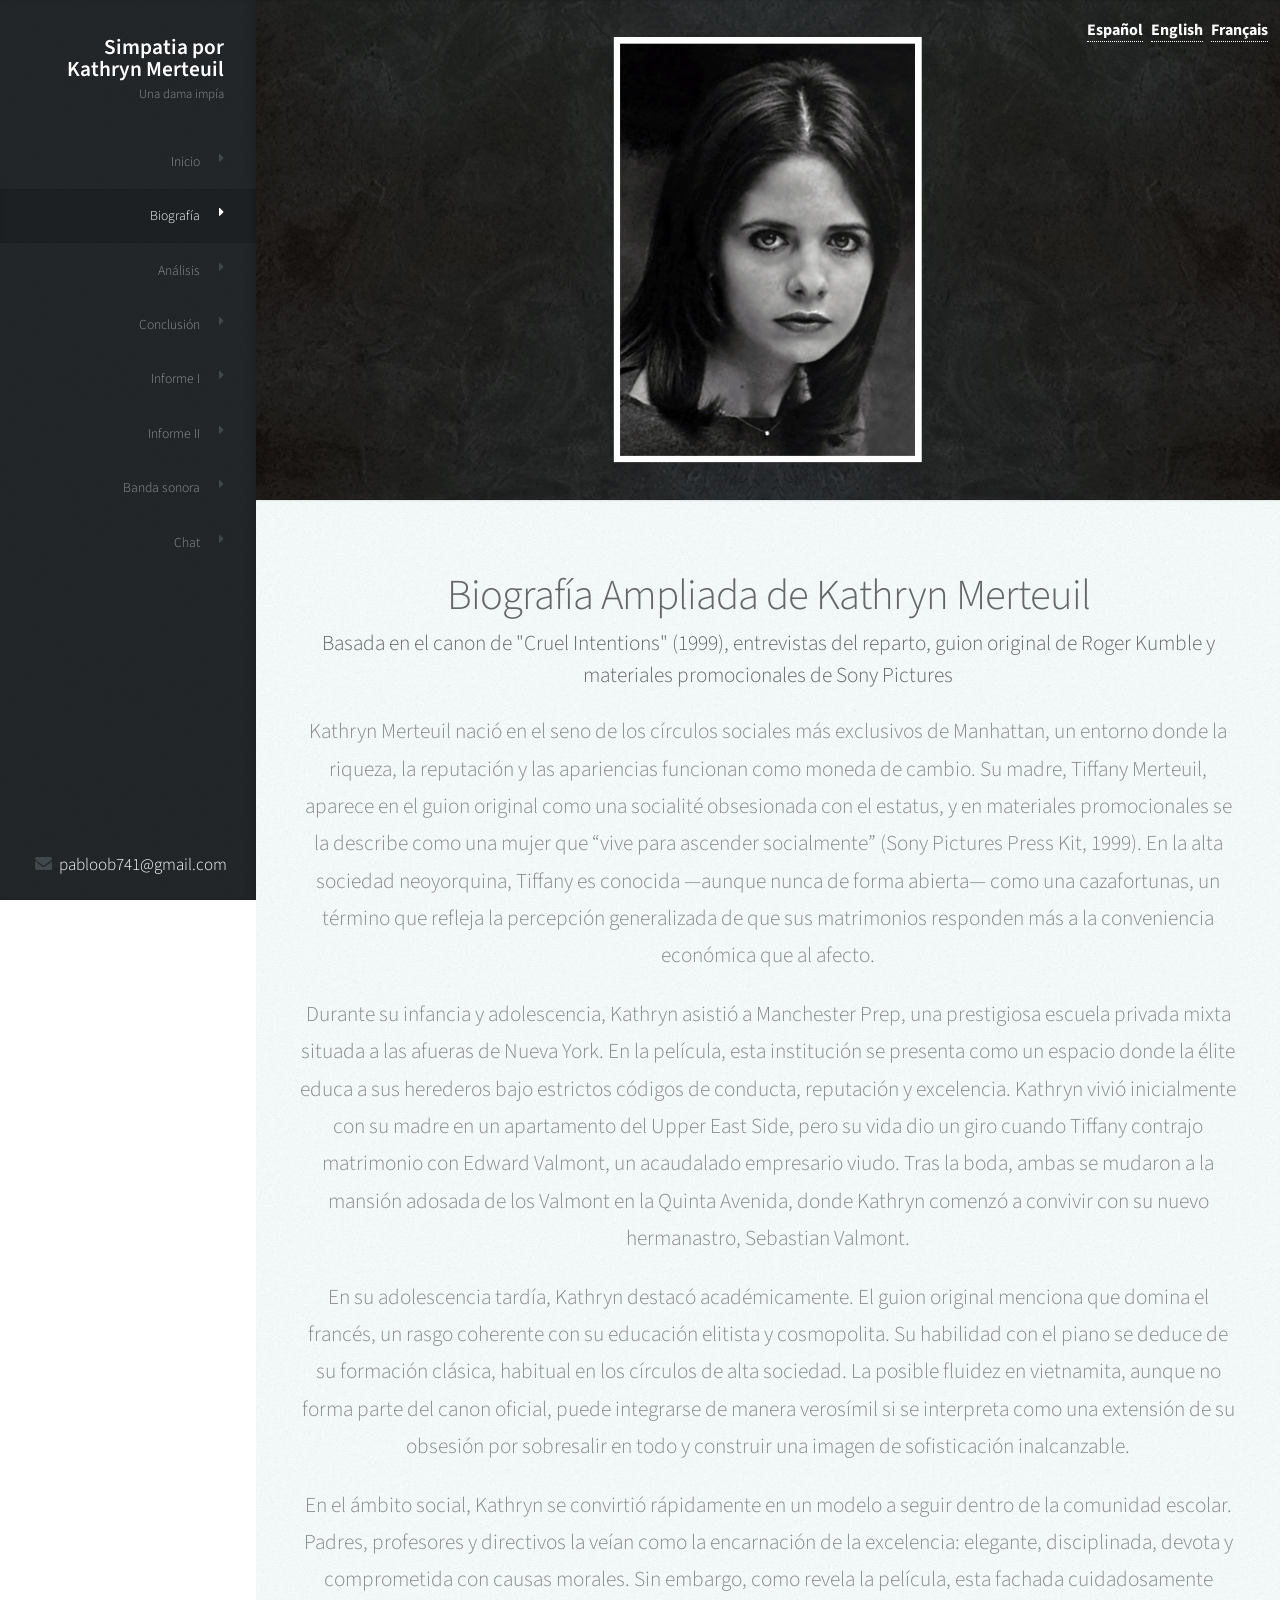
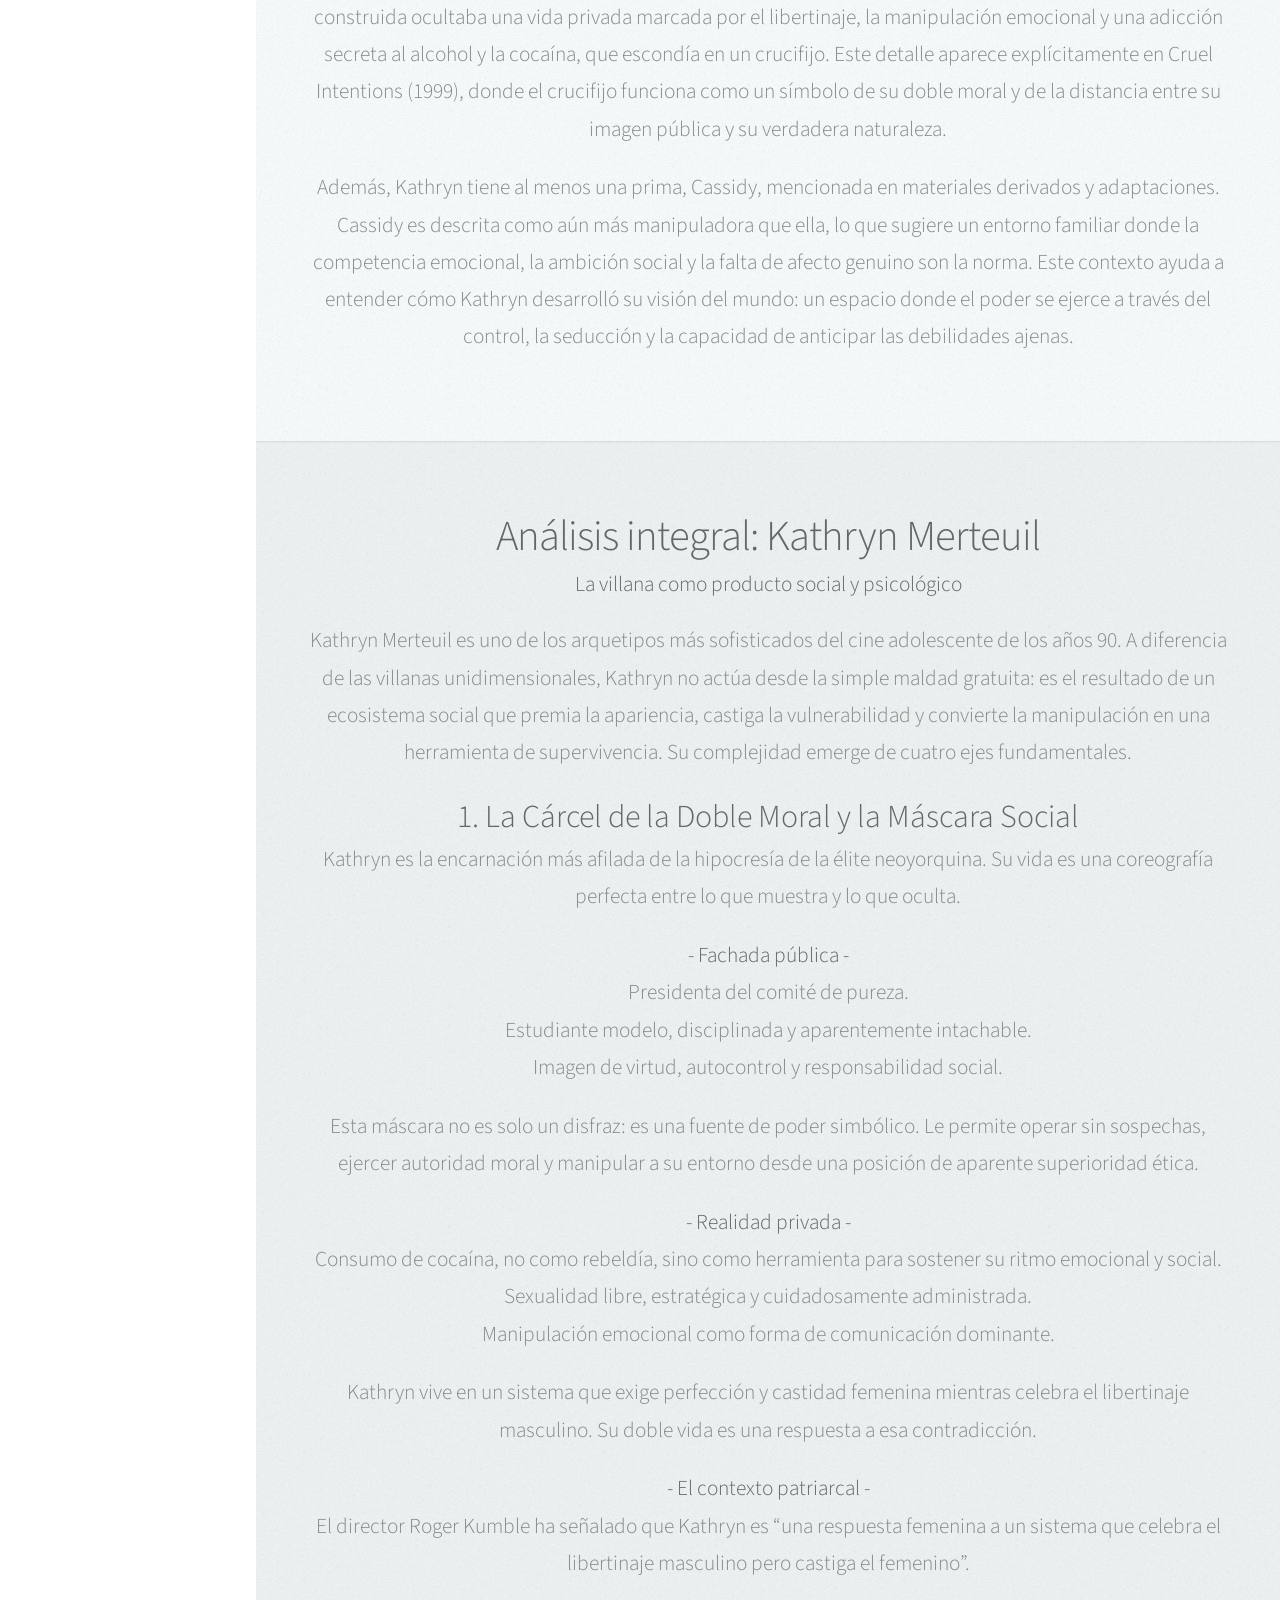
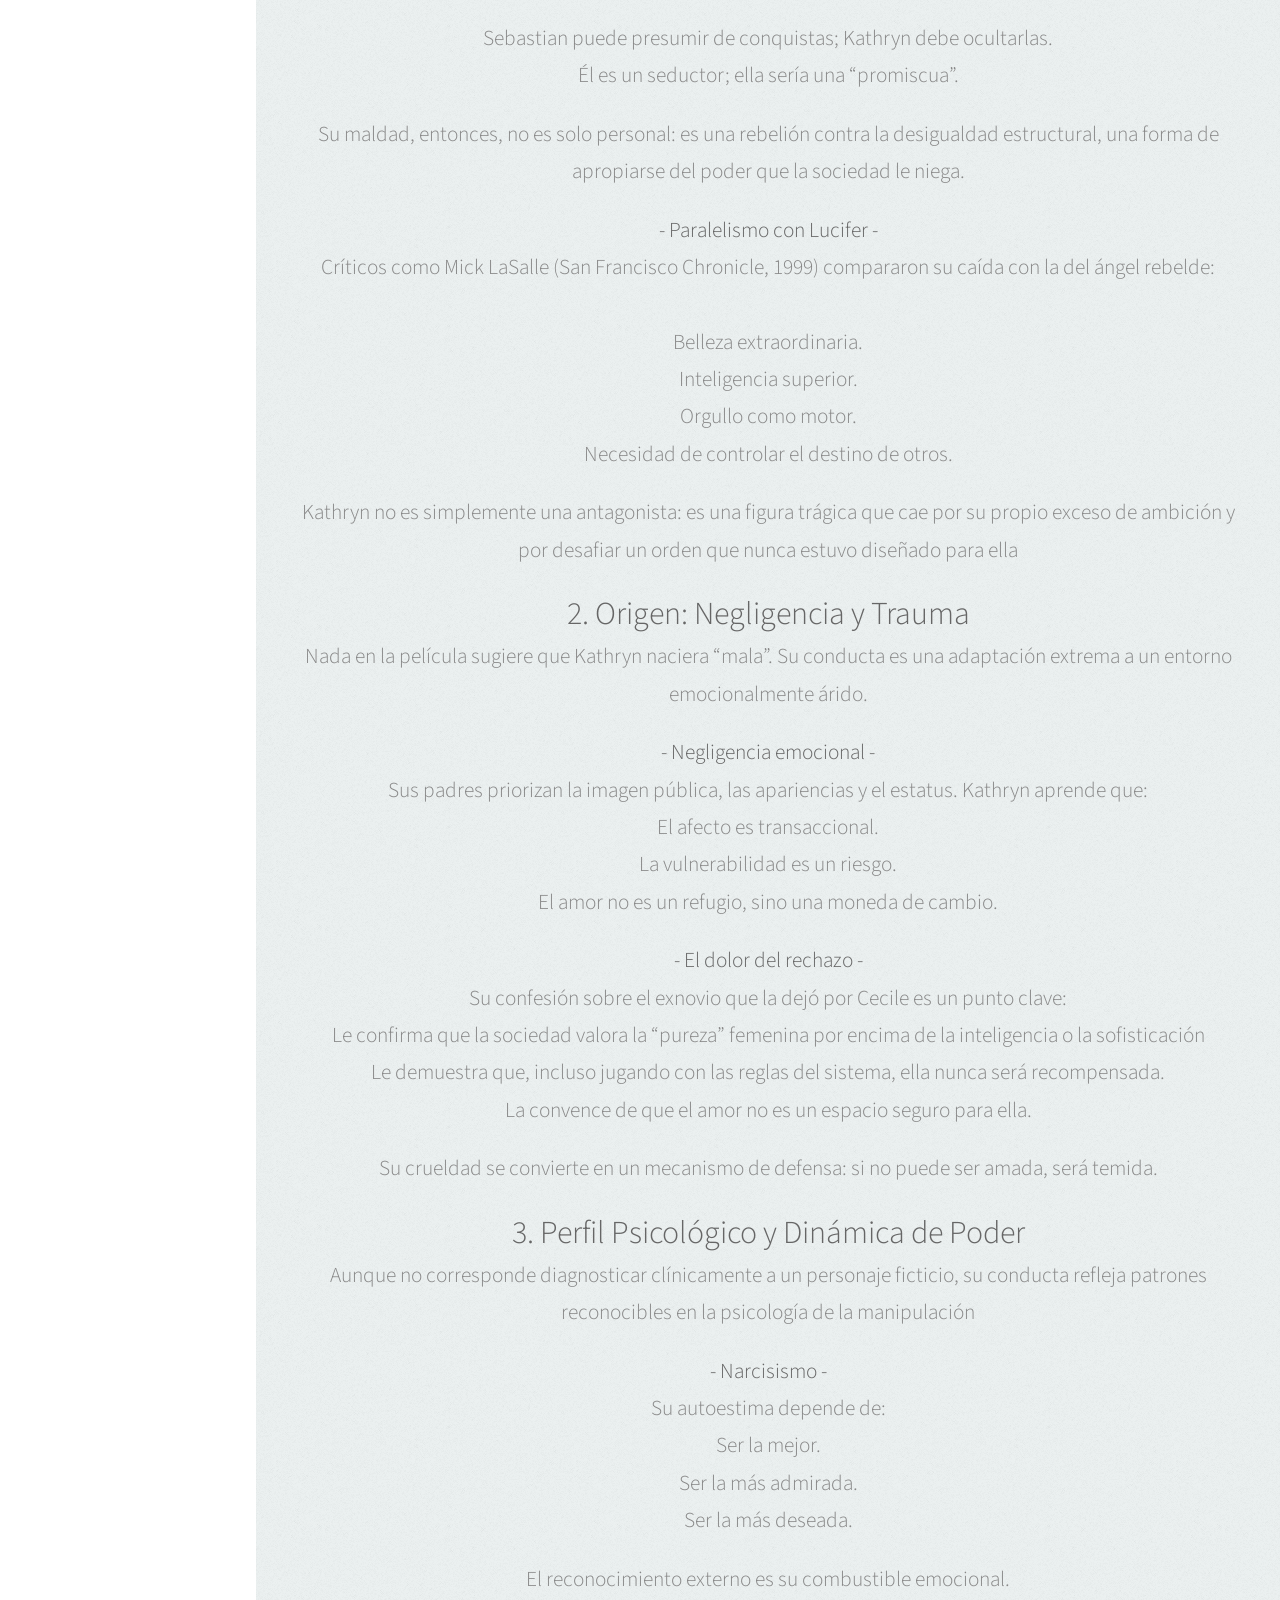
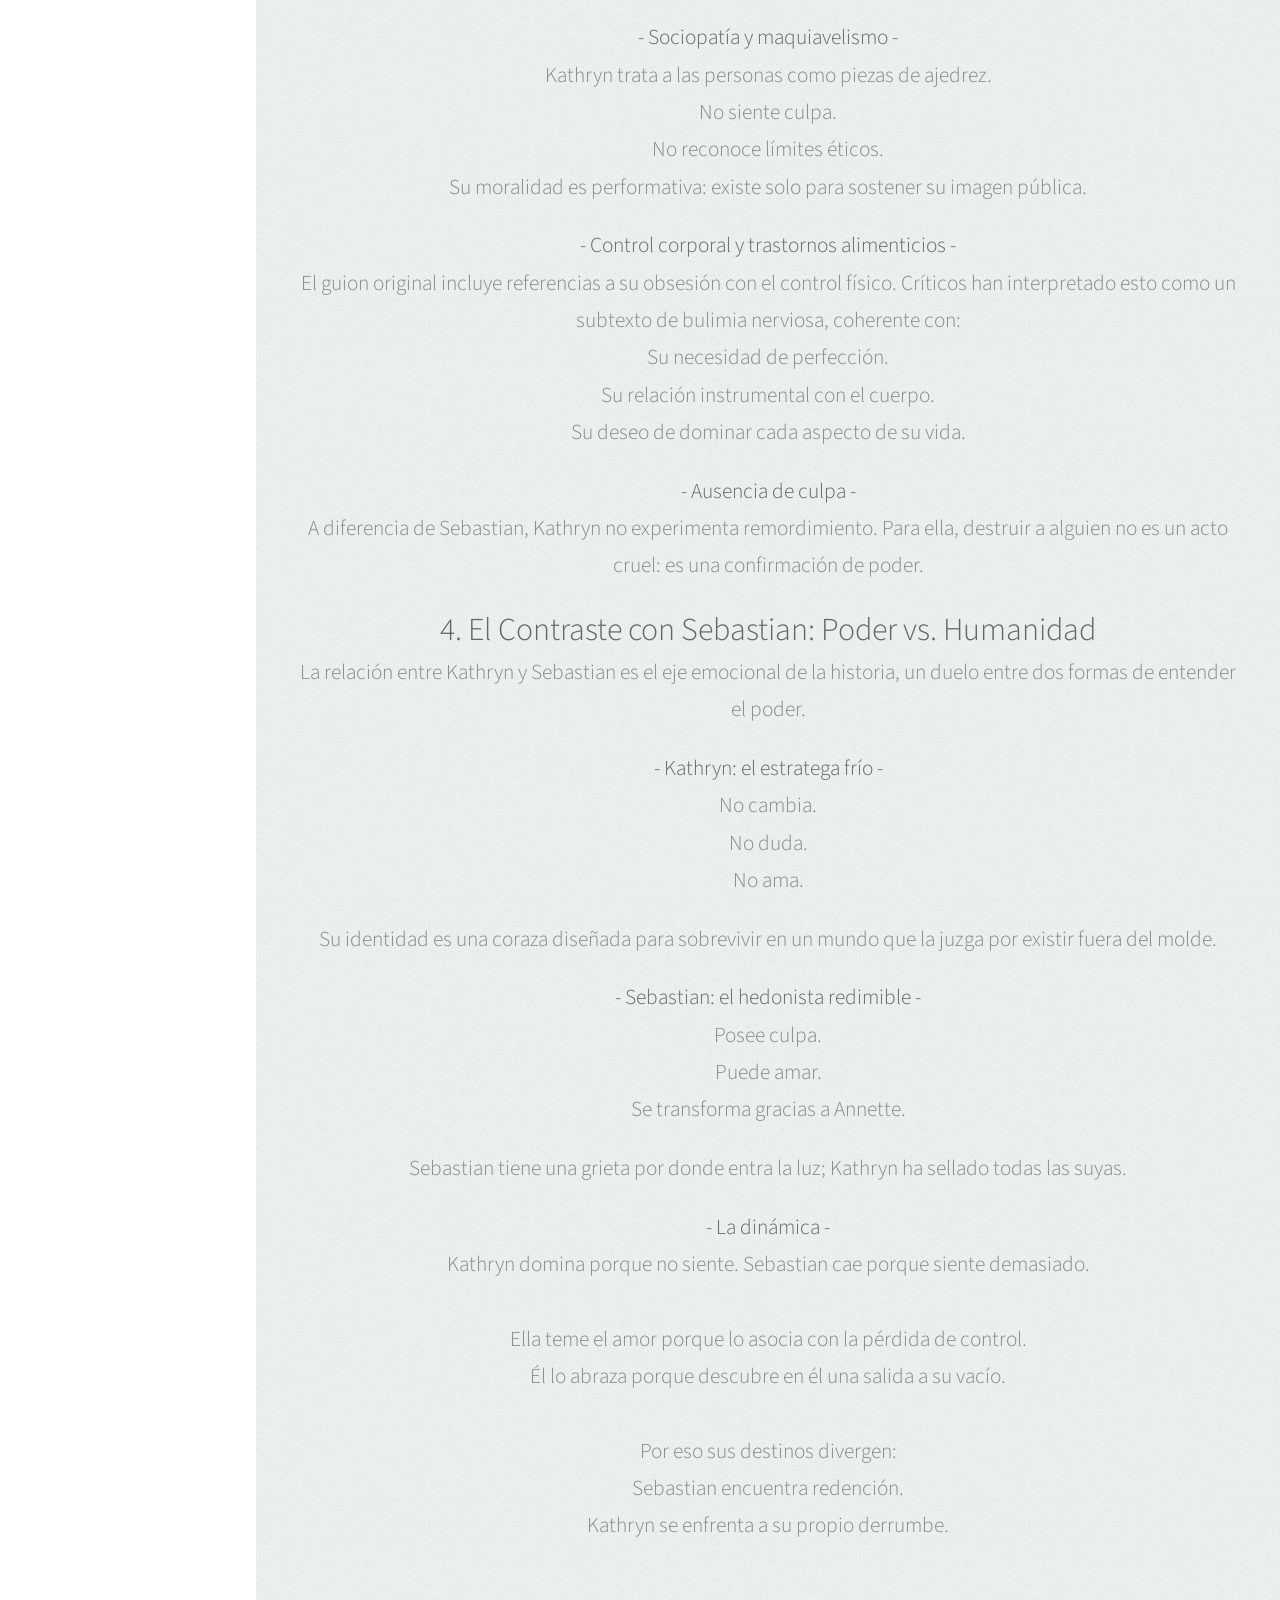
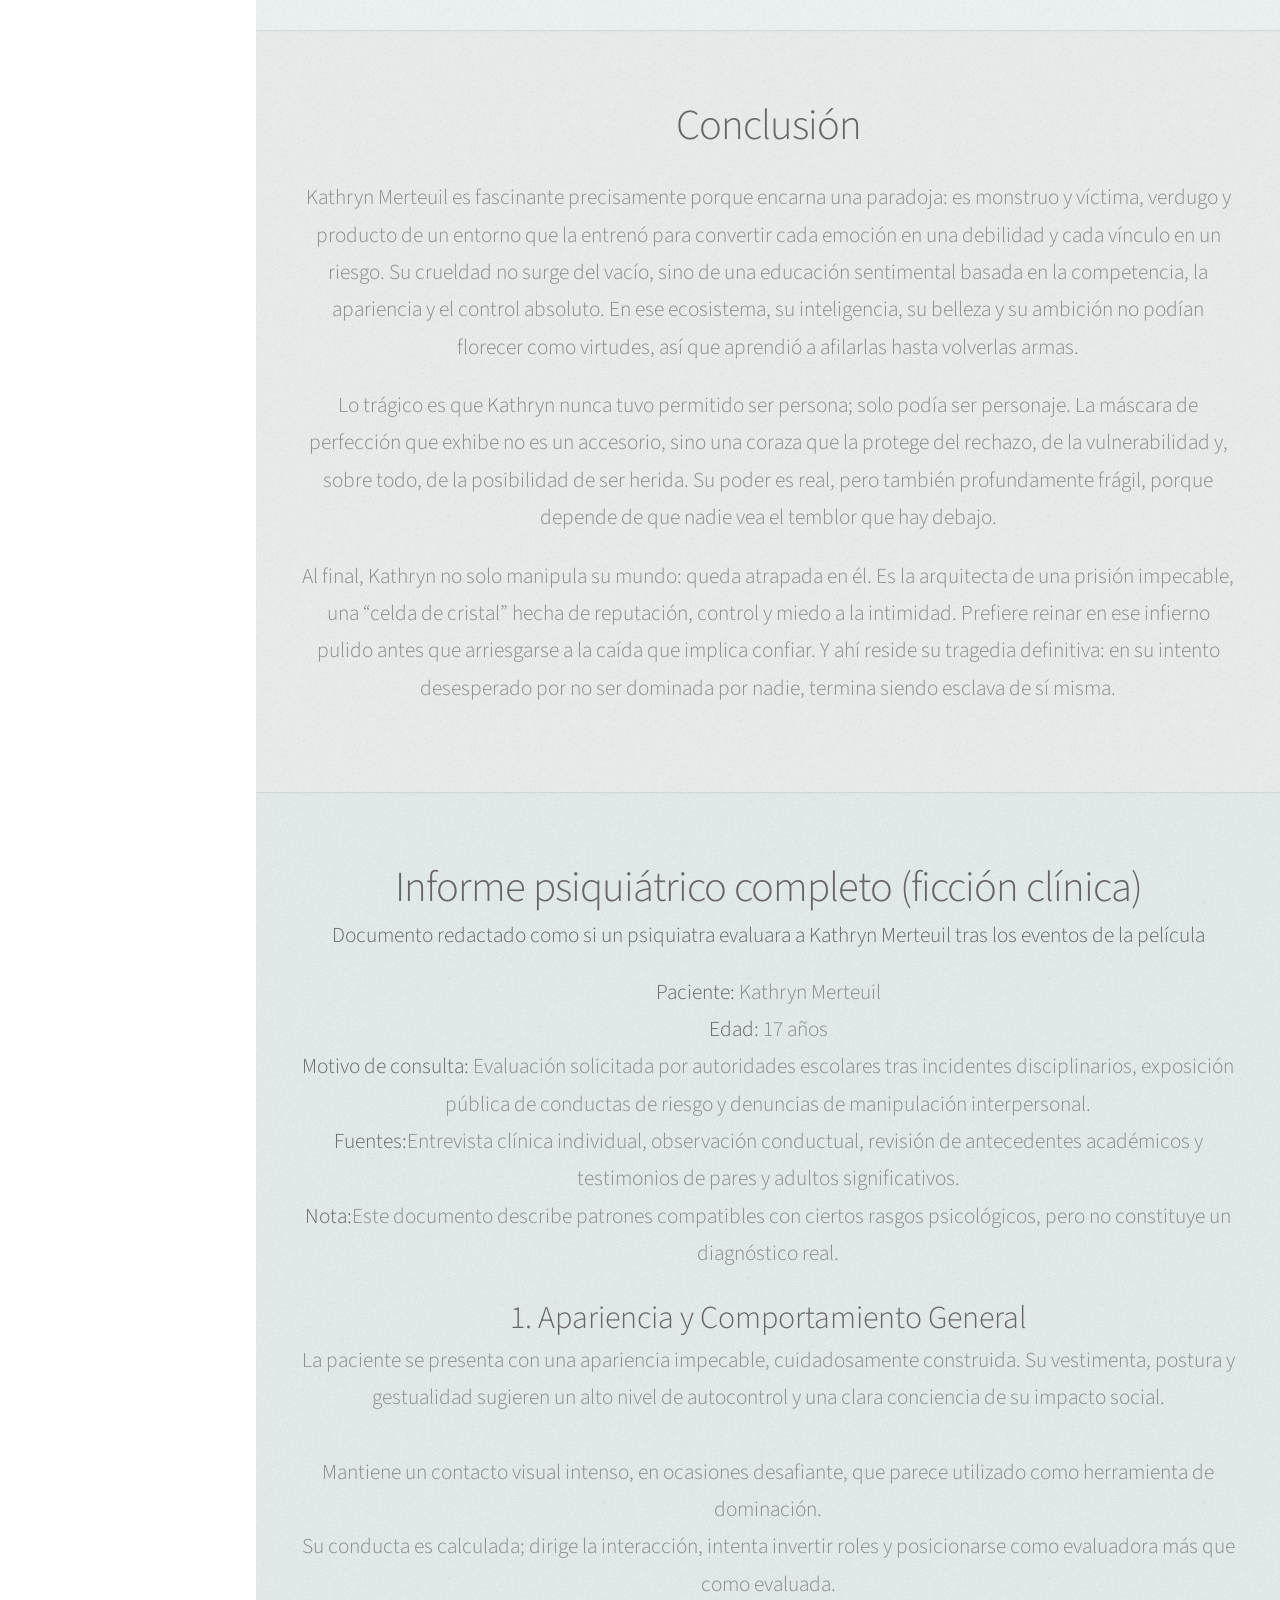
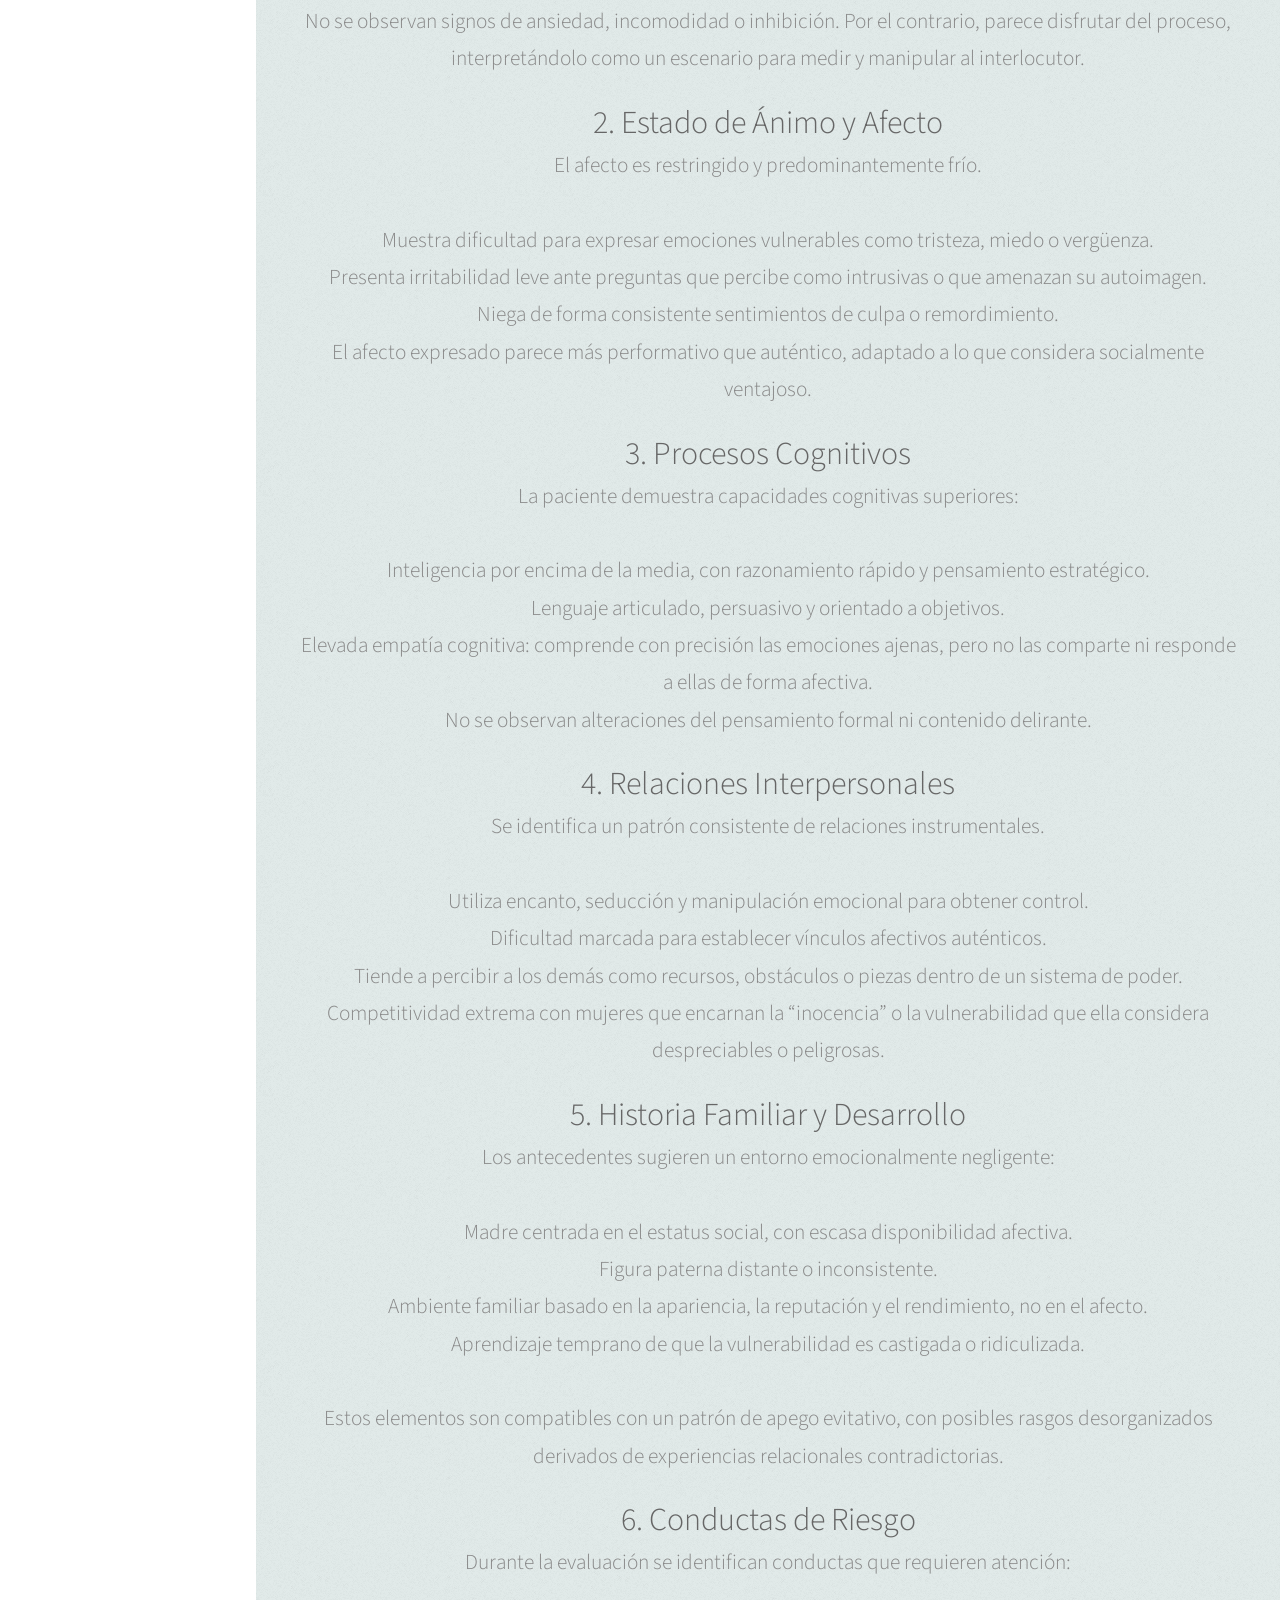
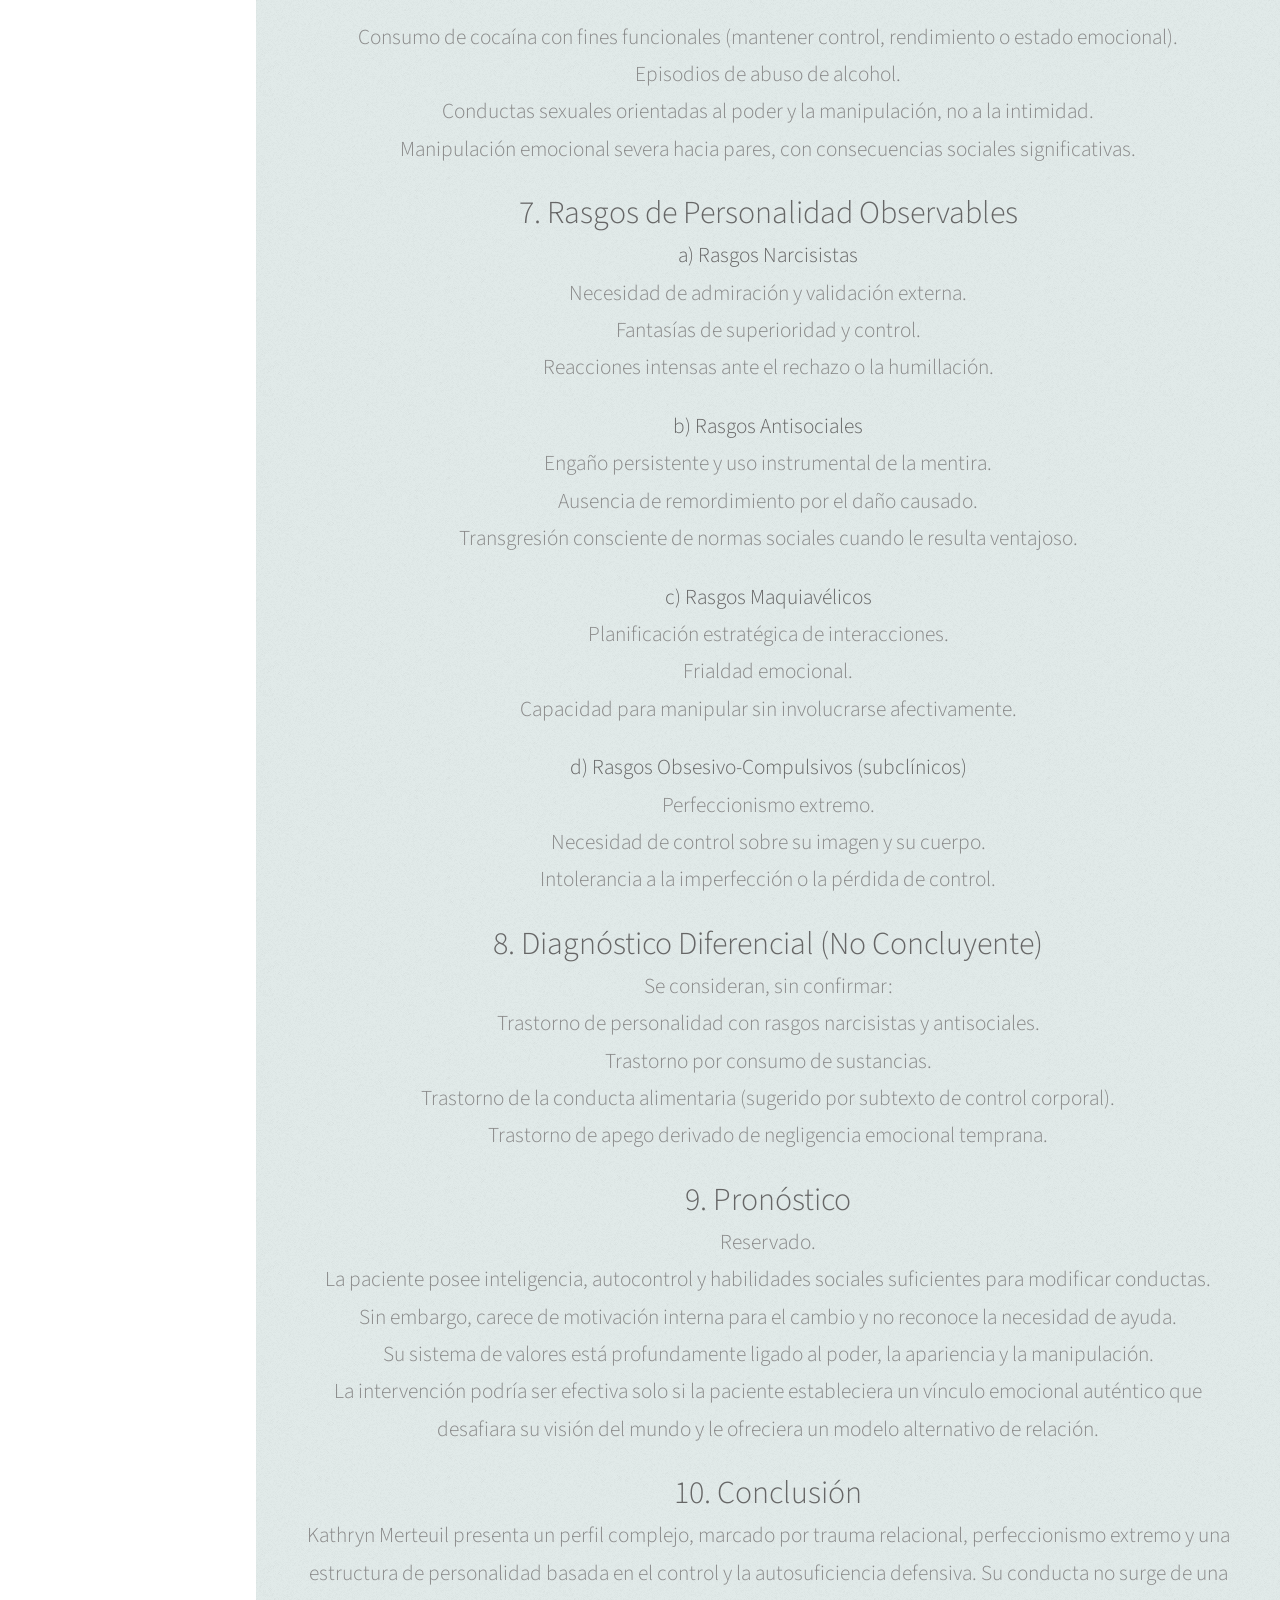
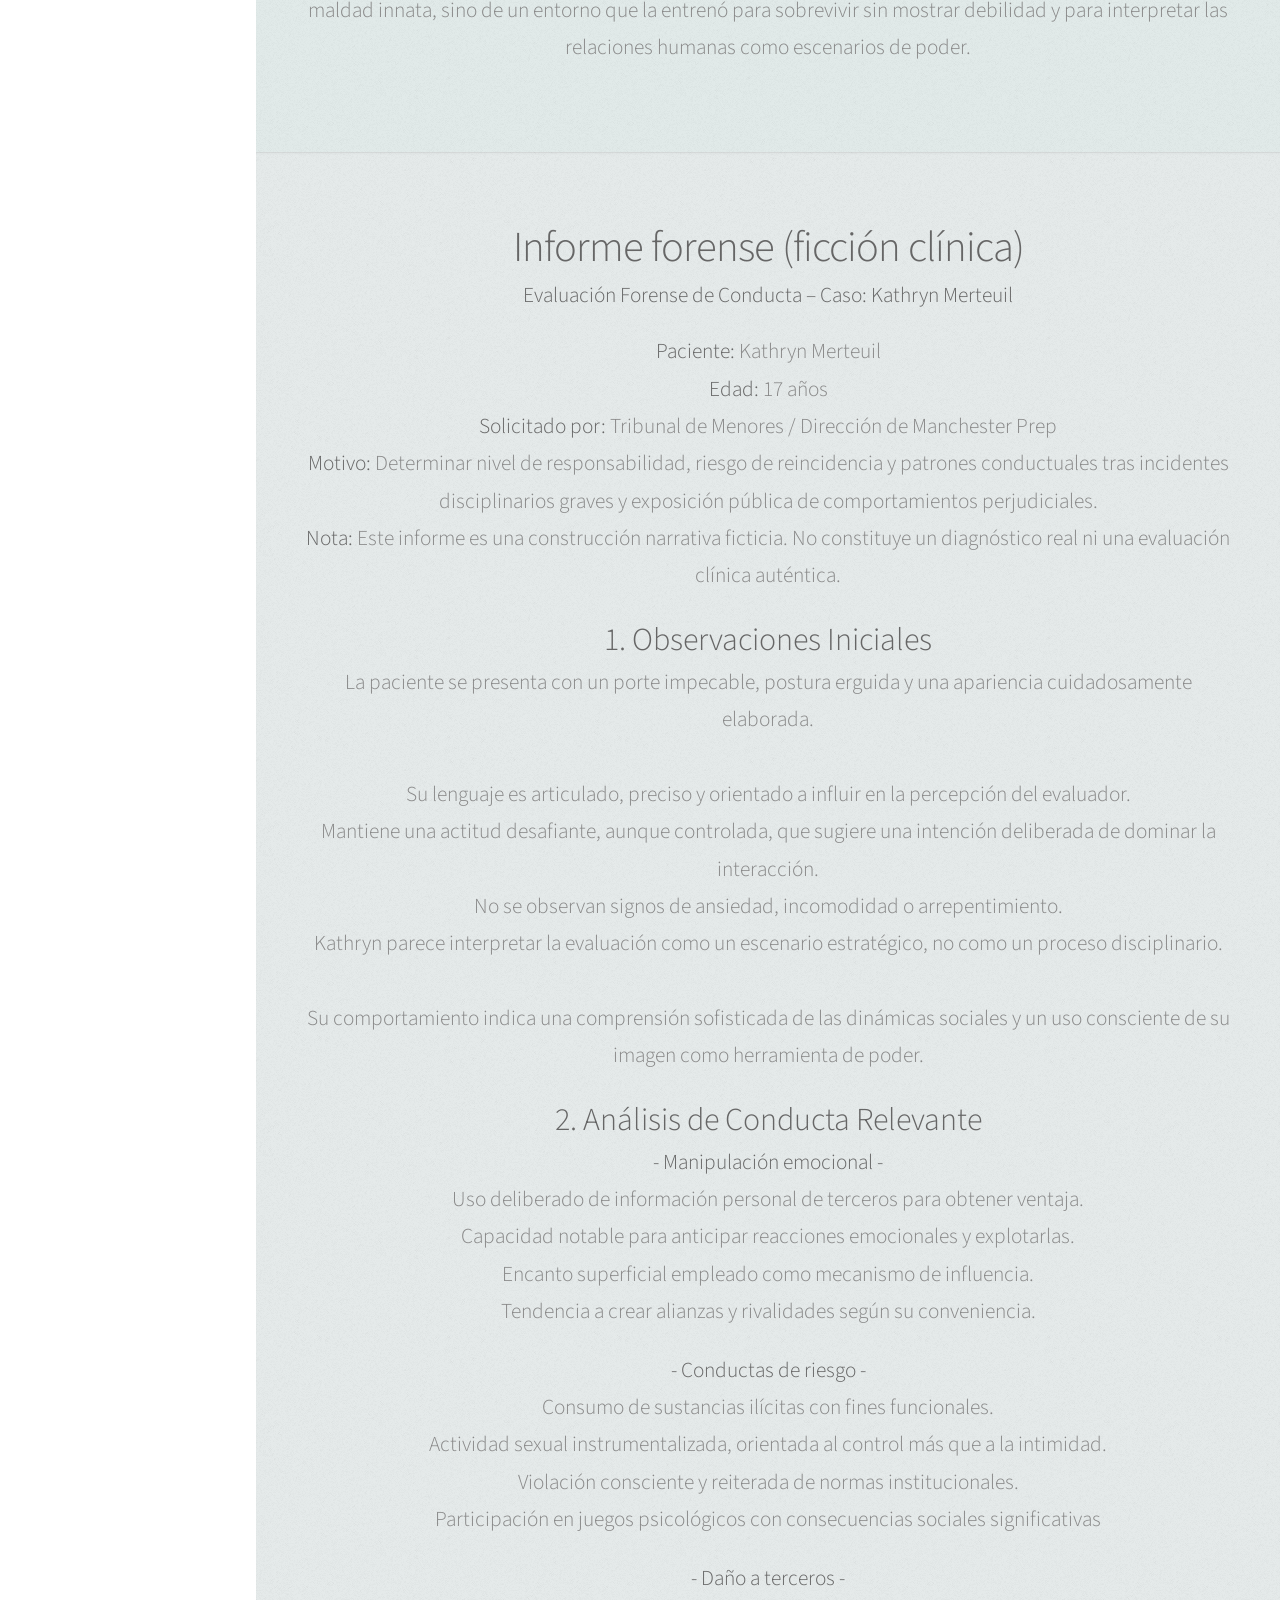
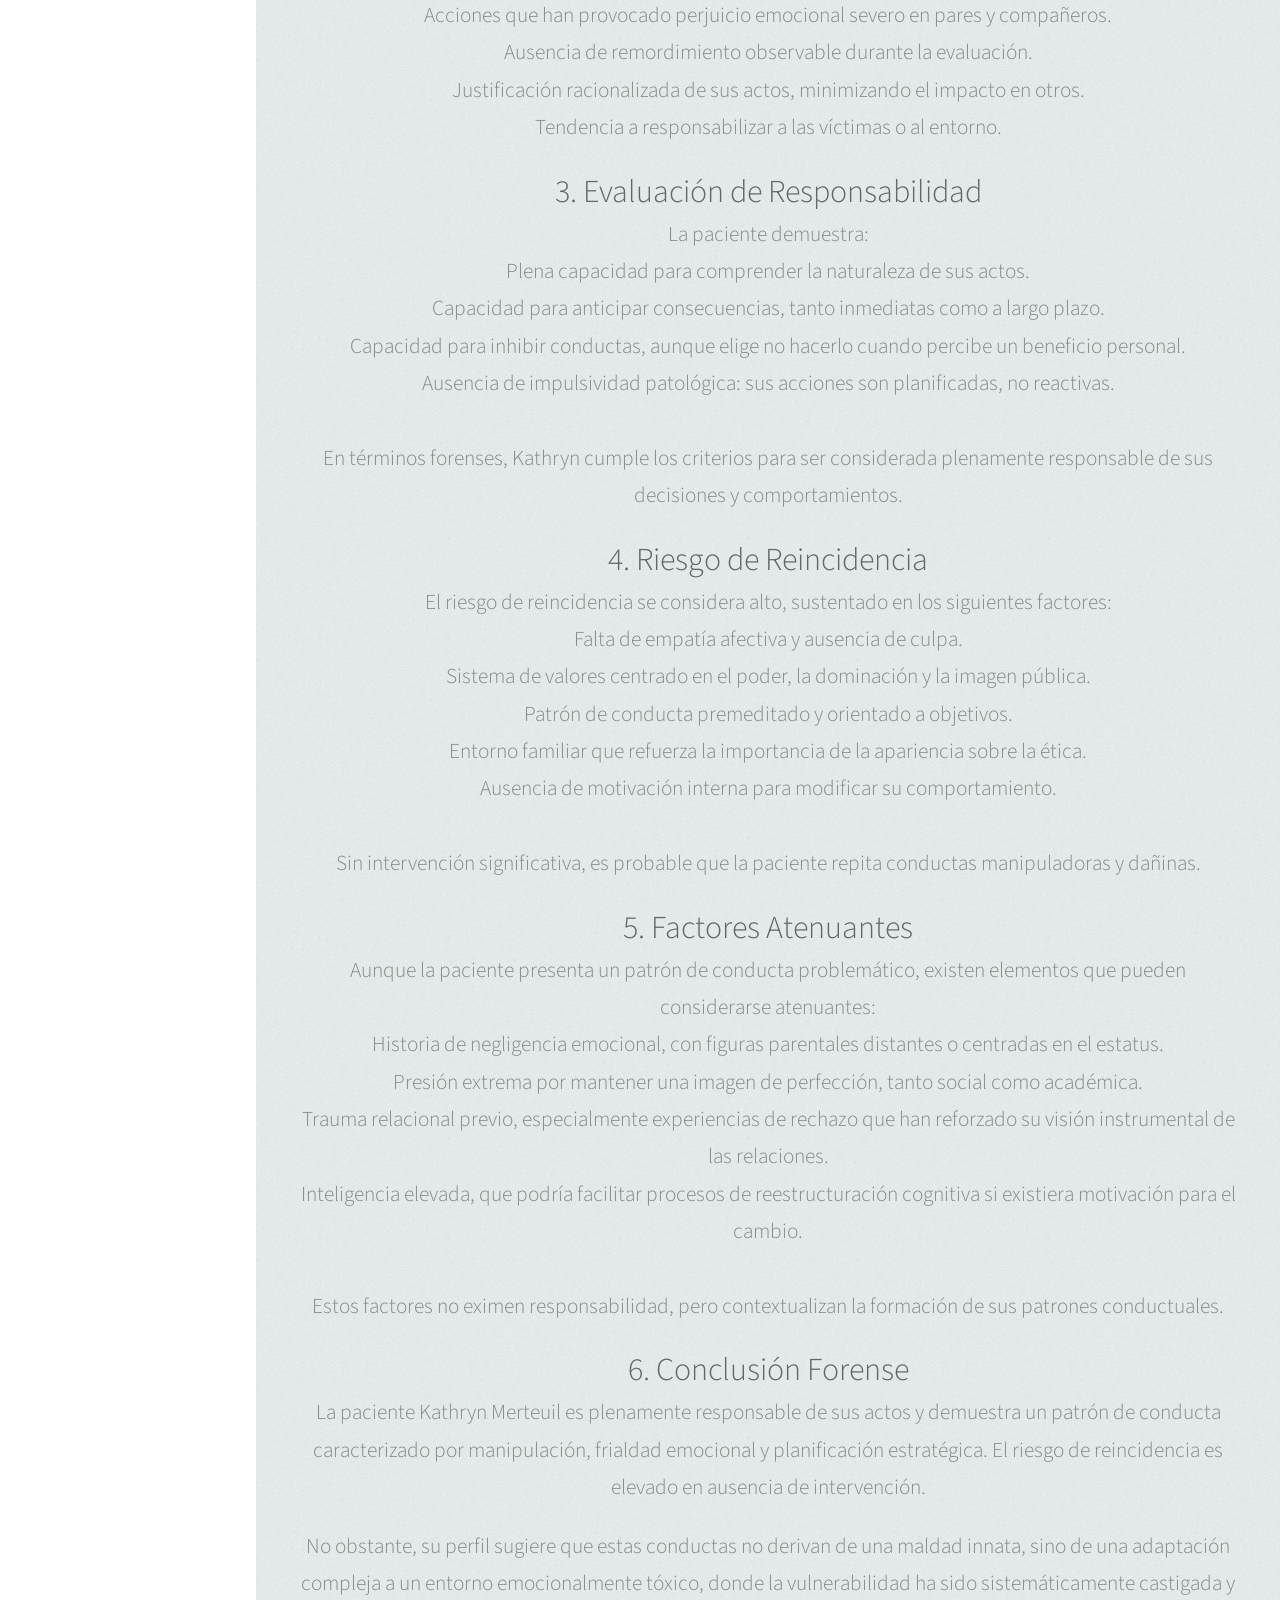
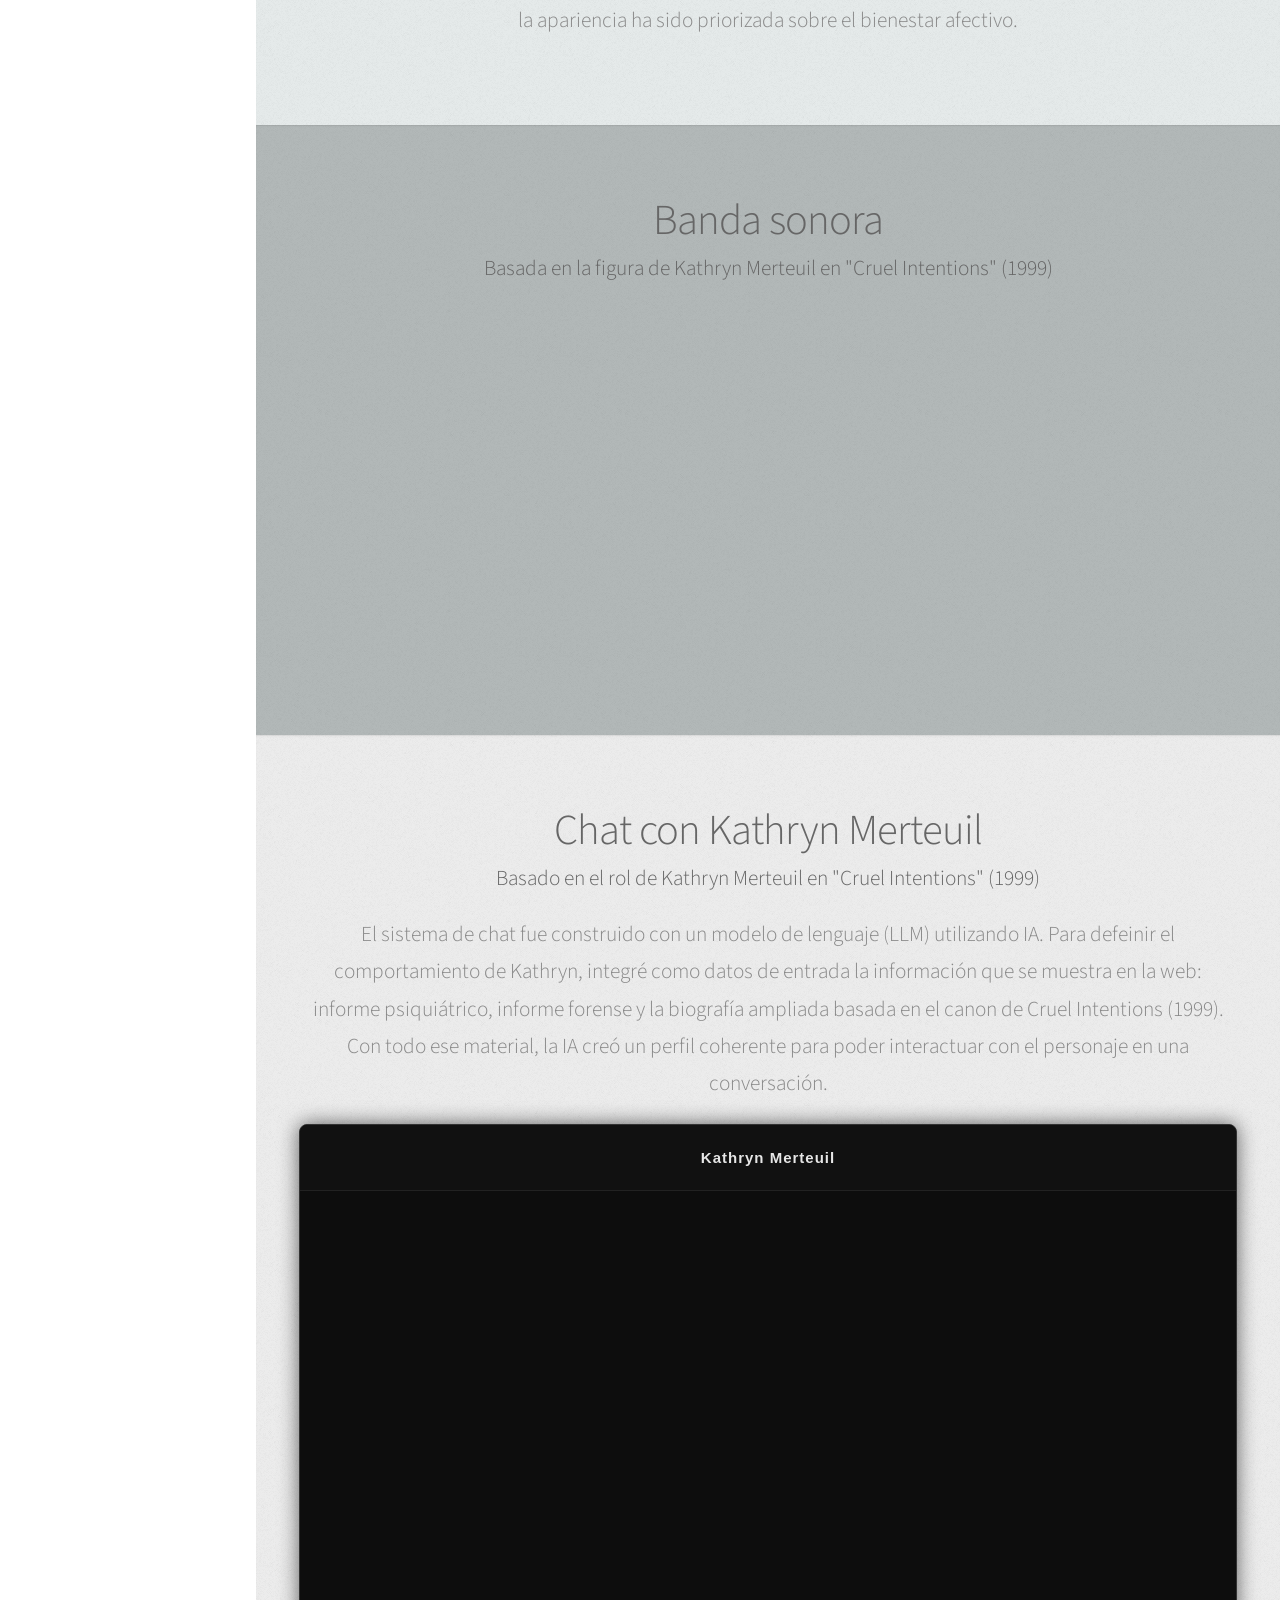
==== index-es.html @ 7f4d5621 "Update index-es.html" ====
<!DOCTYPE html>
<html lang="es">

	<head>
		<title>Simpatia por Kathryn Merteuil</title>
		<meta charset="utf-8" />
		<meta name="viewport" content="width=device-width, initial-scale=1, user-scalable=no" />
		<link rel="stylesheet" href="assets/css/main.css" />
	</head>
	<body class="is-preload">

		<!-- Header -->
			<div id="header">

				<div class="top">

					<!-- Logo -->
						<div id="logo">
							<h1 id="title">Simpatia por Kathryn Merteuil</h1>
							<p>Una dama impía</p>
						</div>


			
					<!-- Nav -->
						<nav id="nav">
							<ul>
								<li><a href="#top" id="top-link"><span class="icon solid fa-caret-right">Inicio</span></a></li>
								<li><a href="#bio" id="bio-link"><span class="icon solid fa-caret-right">Biografía</span></a></li>
								<li><a href="#analisis" id="analisis-link"><span class="icon solid fa-caret-right">Análisis</span></a></li>
								<li><a href="#conclusion" id="conclusion-link"><span class="icon solid fa-caret-right">Conclusión</span></a></li>
								<li><a href="#informe1" id="informe1-link"><span class="icon solid fa-caret-right">Informe I</span></a></li>
								<li><a href="#informes" id="informes-link"><span class="icon solid fa-caret-right">Informe II</span></a></li>
								<li><a href="#musica" id="informes-musica"><span class="icon solid fa-caret-right">Banda sonora</span></a></li>
								<li><a href="#chat" id="informes-chat"><span class="icon solid fa-caret-right">Chat</span></a></li>
							</ul>
						</nav>

				</div>

				<div class="bottom">

					<!-- Social Icons -->
						<ul class="icons">
							<!--
							<li><a href="#" class="icon brands fa-twitter"><span class="label">Twitter</span></a></li>
							<li><a href="#" class="icon brands fa-facebook-f"><span class="label">Facebook</span></a></li>
							<li><a href="#" class="icon brands fa-github"><span class="label">Github</span></a></li>
							<li><a href="#" class="icon brands fa-dribbble"><span class="label">Dribbble</span></a></li>
-->
							<li><a href="#" class="icon solid fa-envelope"><span class="label">Email</span></a>pabloob741@gmail.com</li>
							
						</ul>

				</div>

			</div>

		<!-- Main -->
			<div id="main">

				<!-- Intro -->
					<section id="top" class="one dark cover">
						
						<div class="container">

							<header>
								<h2 class="alt"></h2>
								<div class="idiomas">
									<a id="lang-es" href="index-es.html">Español</a>
									<a id="lang-en" href="index.html">English</a>
									<a id="lang-fr" href="index-fr.html">Français</a>
								</div>
								<p></p>
							</header>

							<footer>
								
							</footer>

						</div>
					</section>

				<!-- bio -->
					<section id="bio" class="two">
						<div class="container">

							<header>
								<h2>Biografía Ampliada de Kathryn Merteuil</h2>
								<h4>Basada en el canon de "Cruel Intentions" (1999), entrevistas del reparto, guion original de Roger Kumble y materiales promocionales de Sony Pictures</h4>
							</header>

<p>Kathryn Merteuil nació en el seno de los círculos sociales más exclusivos de Manhattan, un entorno donde la riqueza, la reputación y las apariencias funcionan como moneda de cambio. Su madre, Tiffany Merteuil, aparece en el guion original como una socialité obsesionada con el estatus, y en materiales promocionales se la describe como una mujer que “vive para ascender socialmente” (Sony Pictures Press Kit, 1999). En la alta sociedad neoyorquina, Tiffany es conocida —aunque nunca de forma abierta— como una cazafortunas, un término que refleja la percepción generalizada de que sus matrimonios responden más a la conveniencia económica que al afecto.</p>
<p>Durante su infancia y adolescencia, Kathryn asistió a Manchester Prep, una prestigiosa escuela privada mixta situada a las afueras de Nueva York. En la película, esta institución se presenta como un espacio donde la élite educa a sus herederos bajo estrictos códigos de conducta, reputación y excelencia. Kathryn vivió inicialmente con su madre en un apartamento del Upper East Side, pero su vida dio un giro cuando Tiffany contrajo matrimonio con Edward Valmont, un acaudalado empresario viudo. Tras la boda, ambas se mudaron a la mansión adosada de los Valmont en la Quinta Avenida, donde Kathryn comenzó a convivir con su nuevo hermanastro, Sebastian Valmont.</p>
<p>En su adolescencia tardía, Kathryn destacó académicamente. El guion original menciona que domina el francés, un rasgo coherente con su educación elitista y cosmopolita. Su habilidad con el piano se deduce de su formación clásica, habitual en los círculos de alta sociedad. La posible fluidez en vietnamita, aunque no forma parte del canon oficial, puede integrarse de manera verosímil si se interpreta como una extensión de su obsesión por sobresalir en todo y construir una imagen de sofisticación inalcanzable.</p>
<p>En el ámbito social, Kathryn se convirtió rápidamente en un modelo a seguir dentro de la comunidad escolar. Padres, profesores y directivos la veían como la encarnación de la excelencia: elegante, disciplinada, devota y comprometida con causas morales. Sin embargo, como revela la película, esta fachada cuidadosamente construida ocultaba una vida privada marcada por el libertinaje, la manipulación emocional y una adicción secreta al alcohol y la cocaína, que escondía en un crucifijo. Este detalle aparece explícitamente en Cruel Intentions (1999), donde el crucifijo funciona como un símbolo de su doble moral y de la distancia entre su imagen pública y su verdadera naturaleza.</p>
<p>Además, Kathryn tiene al menos una prima, Cassidy, mencionada en materiales derivados y adaptaciones. Cassidy es descrita como aún más manipuladora que ella, lo que sugiere un entorno familiar donde la competencia emocional, la ambición social y la falta de afecto genuino son la norma. Este contexto ayuda a entender cómo Kathryn desarrolló su visión del mundo: un espacio donde el poder se ejerce a través del control, la seducción y la capacidad de anticipar las debilidades ajenas.</p>


						</div>
					</section>

				<!-- analisis -->
					<section id="analisis" class="three">
						<div class="container">

							<header>
								<h2>Análisis integral: Kathryn Merteuil</h2>
								<h4>La villana como producto social y psicológico</h4>
							</header>


							<p>Kathryn Merteuil es uno de los arquetipos más sofisticados del cine adolescente de los años 90. A diferencia de las villanas unidimensionales, Kathryn no actúa desde la simple maldad gratuita: es el resultado de un ecosistema social que premia la apariencia, castiga la vulnerabilidad y convierte la manipulación en una herramienta de supervivencia. Su complejidad emerge de cuatro ejes fundamentales.</p>
							
							<h3>1. La Cárcel de la Doble Moral y la Máscara Social</h3>
							
							<p>Kathryn es la encarnación más afilada de la hipocresía de la élite neoyorquina. Su vida es una coreografía perfecta entre lo que muestra y lo que oculta.</p>
							<p>
								<b>- Fachada pública -</b>
<br>Presidenta del comité de pureza.  
<br>Estudiante modelo, disciplinada y aparentemente intachable.  
<br>Imagen de virtud, autocontrol y responsabilidad social. 
<p>Esta máscara no es solo un disfraz: es una fuente de poder simbólico. Le permite operar sin sospechas, ejercer autoridad moral y manipular a su entorno desde una posición de aparente superioridad ética.</p>

			
							
<p>
	<b>- Realidad privada -</b>
<br>Consumo de cocaína, no como rebeldía, sino como herramienta para sostener su ritmo emocional y social.
<br>Sexualidad libre, estratégica y cuidadosamente administrada.  
<br>Manipulación emocional como forma de comunicación dominante.
	<p>Kathryn vive en un sistema que exige perfección y castidad femenina mientras celebra el libertinaje masculino. Su doble vida es una respuesta a esa contradicción.</p>


				<p>
<b>- El contexto patriarcal -</b>  
					<br>El director Roger Kumble ha señalado que Kathryn es “una respuesta femenina a un sistema que celebra el libertinaje masculino pero castiga el femenino”.
					<br>
<br>Sebastian puede presumir de conquistas; Kathryn debe ocultarlas.  
<br>Él es un seductor; ella sería una “promiscua”. 
<p>Su maldad, entonces, no es solo personal: es una rebelión contra la desigualdad estructural, una forma de apropiarse del poder que la sociedad le niega.
				</p>

		
<p>		
		<b>- Paralelismo con Lucifer -</b>  
<br>Críticos como Mick LaSalle (San Francisco Chronicle, 1999) compararon su caída con la del ángel rebelde:
	<br>
<br>Belleza extraordinaria.  
<br>Inteligencia superior.  
<br>Orgullo como motor.  
<br>Necesidad de controlar el destino de otros.
	<p>Kathryn no es simplemente una antagonista: es una figura trágica que cae por su propio exceso de ambición y por desafiar un orden que nunca estuvo diseñado para ella</p>

							
							
							
							<h3>2. Origen: Negligencia y Trauma</h3>

							<p>Nada en la película sugiere que Kathryn naciera “mala”. Su conducta es una adaptación extrema a un entorno emocionalmente árido.</p>
<p>
	<b>- Negligencia emocional -</b>  
<br>Sus padres priorizan la imagen pública, las apariencias y el estatus. Kathryn aprende que:
	<br>El afecto es transaccional.
<br>La vulnerabilidad es un riesgo.
<br>El amor no es un refugio, sino una moneda de cambio.

	</p>
<p>
	<b>- El dolor del rechazo -</b>  
<br>Su confesión sobre el exnovio que la dejó por Cecile es un punto clave: 
<br>Le confirma que la sociedad valora la “pureza” femenina por encima de la inteligencia o la sofisticación
<br>Le demuestra que, incluso jugando con las reglas del sistema, ella nunca será recompensada.
<br>La convence de que el amor no es un espacio seguro para ella.
	
	<p>Su crueldad se convierte en un mecanismo de defensa: si no puede ser amada, será temida.
</p>
												
							
<h3>3. Perfil Psicológico y Dinámica de Poder</h3>

<p>Aunque no corresponde diagnosticar clínicamente a un personaje ficticio, su conducta refleja patrones reconocibles en la psicología de la manipulación</p>
<p>
<b>- Narcisismo -</b>  
<br>Su autoestima depende de:
<br>Ser la mejor.
<br>Ser la más admirada.
<br>Ser la más deseada.
	
	<p>El reconocimiento externo es su combustible emocional.</p>

	
<p>
<b>- Sociopatía y maquiavelismo -</b>  
<br>Kathryn trata a las personas como piezas de ajedrez.
<br>No siente culpa.
<br>No reconoce límites éticos.
<br>Su moralidad es performativa: existe solo para sostener su imagen pública.
	
	
	</p>
<p>
<b>- Control corporal y trastornos alimenticios -</b> 
<br>El guion original incluye referencias a su obsesión con el control físico.
Críticos han interpretado esto como un subtexto de bulimia nerviosa, coherente con:
<br>Su necesidad de perfección.
<br>Su relación instrumental con el cuerpo.
<br>Su deseo de dominar cada aspecto de su vida.

	</p>
<p>
<b>- Ausencia de culpa -</b> 
<br>A diferencia de Sebastian, Kathryn no experimenta remordimiento.
Para ella, destruir a alguien no es un acto cruel: es una confirmación de poder.							
	</p>	
							
							
							<h3>4. El Contraste con Sebastian: Poder vs. Humanidad</h3>

<p>La relación entre Kathryn y Sebastian es el eje emocional de la historia, un duelo entre dos formas de entender el poder.

	<p>
<b>- Kathryn: el estratega frío -</b>   
<br>No cambia.  
<br>No duda.  
<br>No ama.  
<p>Su identidad es una coraza diseñada para sobrevivir en un mundo que la juzga por existir fuera del molde.</p>
		

		<p>
<b>- Sebastian: el hedonista redimible -</b>   
<br>Posee culpa.  
<br>Puede amar.  
<br>Se transforma gracias a Annette.
			<p>Sebastian tiene una grieta por donde entra la luz; Kathryn ha sellado todas las suyas.</p>
		

			<p>
<b>- La dinámica -</b>   
<br>Kathryn domina porque no siente. Sebastian cae porque siente demasiado.
				<br>
				<br>Ella teme el amor porque lo asocia con la pérdida de control. 
				<br>Él lo abraza porque descubre en él una salida a su vacío.
				<br>
				<br>Por eso sus destinos divergen:
				<br>Sebastian encuentra redención.
<br>Kathryn se enfrenta a su propio derrumbe.

				


				</p>
							
							

						</div>
					</section>

				<!-- conclusion -->
					<section id="conclusion" class="four">
						<div class="container">

							<header>
								<h2>Conclusión</h2>
							</header>
							
							
							<p>Kathryn Merteuil es fascinante precisamente porque encarna una paradoja: es monstruo y víctima, verdugo y producto de un entorno que la entrenó para convertir cada emoción en una debilidad y cada vínculo en un riesgo. Su crueldad no surge del vacío, sino de una educación sentimental basada en la competencia, la apariencia y el control absoluto. En ese ecosistema, su inteligencia, su belleza y su ambición no podían florecer como virtudes, así que aprendió a afilarlas hasta volverlas armas.</p>
<p>Lo trágico es que Kathryn nunca tuvo permitido ser persona; solo podía ser personaje. La máscara de perfección que exhibe no es un accesorio, sino una coraza que la protege del rechazo, de la vulnerabilidad y, sobre todo, de la posibilidad de ser herida. Su poder es real, pero también profundamente frágil, porque depende de que nadie vea el temblor que hay debajo.</p>
<p>Al final, Kathryn no solo manipula su mundo: queda atrapada en él. Es la arquitecta de una prisión impecable, una “celda de cristal” hecha de reputación, control y miedo a la intimidad. Prefiere reinar en ese infierno pulido antes que arriesgarse a la caída que implica confiar. Y ahí reside su tragedia definitiva: en su intento desesperado por no ser dominada por nadie, termina siendo esclava de sí misma.</p>


						</div>
					</section>
				
				
				
						<!-- informe1 -->
					<section id="informe1" class="five">
						<div class="container">

							<header>
								<h2>Informe psiquiátrico completo (ficción clínica)</h2>
								<h4>Documento redactado como si un psiquiatra evaluara a Kathryn Merteuil tras los eventos de la película</h4>
							</header>

<p>	
	
<b>Paciente:</b> Kathryn Merteuil  
<br><b>Edad:</b> 17 años  
<br><b>Motivo de consulta:
</b>Evaluación solicitada por autoridades escolares tras incidentes disciplinarios, exposición pública de conductas de riesgo y denuncias de manipulación interpersonal. 
<br><b>Fuentes:</b>Entrevista clínica individual, observación conductual, revisión de antecedentes académicos y testimonios de pares y adultos significativos. 
<br><b>Nota:</b>Este documento describe patrones compatibles con ciertos rasgos psicológicos, pero no constituye un diagnóstico real.
</p>
				
		<h3>1. Apariencia y Comportamiento General</h3>							
							<p>La paciente se presenta con una apariencia impecable, cuidadosamente construida. Su vestimenta, postura y gestualidad sugieren un alto nivel de autocontrol y una clara conciencia de su impacto social.
							<br>
							<br>Mantiene un contacto visual intenso, en ocasiones desafiante, que parece utilizado como herramienta de dominación.
<br>Su conducta es calculada; dirige la interacción, intenta invertir roles y posicionarse como evaluadora más que como evaluada.
								<br>No se observan signos de ansiedad, incomodidad o inhibición. Por el contrario, parece disfrutar del proceso, interpretándolo como un escenario para medir y manipular al interlocutor.</p>

						
								
<h3>2. Estado de Ánimo y Afecto</h3>
<p>El afecto es restringido y predominantemente frío.
	<br>
<br>Muestra dificultad para expresar emociones vulnerables como tristeza, miedo o vergüenza.
<br>Presenta irritabilidad leve ante preguntas que percibe como intrusivas o que amenazan su autoimagen.
<br>Niega de forma consistente sentimientos de culpa o remordimiento.
<br>El afecto expresado parece más performativo que auténtico, adaptado a lo que considera socialmente ventajoso.

							</p>						
							
<h3>3. Procesos Cognitivos</h3>	
<p>La paciente demuestra capacidades cognitivas superiores:
	<br>
<br>Inteligencia por encima de la media, con razonamiento rápido y pensamiento estratégico.
<br>Lenguaje articulado, persuasivo y orientado a objetivos.
<br>Elevada empatía cognitiva: comprende con precisión las emociones ajenas, pero no las comparte ni responde a ellas de forma afectiva.
<br>No se observan alteraciones del pensamiento formal ni contenido delirante.
</p>
							
							
<h3>4. Relaciones Interpersonales</h3>
<p>Se identifica un patrón consistente de relaciones instrumentales.
	<br>
<br>Utiliza encanto, seducción y manipulación emocional para obtener control.
<br>Dificultad marcada para establecer vínculos afectivos auténticos.
<br>Tiende a percibir a los demás como recursos, obstáculos o piezas dentro de un sistema de poder.
<br>Competitividad extrema con mujeres que encarnan la “inocencia” o la vulnerabilidad que ella considera despreciables o peligrosas.
</p>
							
							
<h3>5. Historia Familiar y Desarrollo</h3>				
<p>Los antecedentes sugieren un entorno emocionalmente negligente:
<br><br>Madre centrada en el estatus social, con escasa disponibilidad afectiva.
<br>Figura paterna distante o inconsistente.
<br>Ambiente familiar basado en la apariencia, la reputación y el rendimiento, no en el afecto.
<br>Aprendizaje temprano de que la vulnerabilidad es castigada o ridiculizada.
<br><br>Estos elementos son compatibles con un patrón de apego evitativo, con posibles rasgos desorganizados derivados de experiencias relacionales contradictorias.
</p>
						

<h3>6. Conductas de Riesgo</h3>				
<p>Durante la evaluación se identifican conductas que requieren atención:
<br><br>Consumo de cocaína con fines funcionales (mantener control, rendimiento o estado emocional).
<br>Episodios de abuso de alcohol.
<br>Conductas sexuales orientadas al poder y la manipulación, no a la intimidad.
<br>Manipulación emocional severa hacia pares, con consecuencias sociales significativas.
</p>
							

<h3>7. Rasgos de Personalidad Observables</h3>				
<p><b>a) Rasgos Narcisistas</b> 
<br>Necesidad de admiración y validación externa.
<br>Fantasías de superioridad y control.    
<br>Reacciones intensas ante el rechazo o la humillación.
</p>

<p><b>b) Rasgos Antisociales</b> 
<br>Engaño persistente y uso instrumental de la mentira.    
<br>Ausencia de remordimiento por el daño causado.    
<br>Transgresión consciente de normas sociales cuando le resulta ventajoso.</p>
							
<p><b>c) Rasgos Maquiavélicos</b> 
<br>Planificación estratégica de interacciones.    
<br>Frialdad emocional.    
<br>Capacidad para manipular sin involucrarse afectivamente.</p>
							
<p><b>d) Rasgos Obsesivo‑Compulsivos (subclínicos)</b> 
<br>Perfeccionismo extremo.      
<br>Necesidad de control sobre su imagen y su cuerpo.
							<br>Intolerancia a la imperfección o la pérdida de control.</p>

							
<h3>8. Diagnóstico Diferencial (No Concluyente)</h3>				
<p>Se consideran, sin confirmar: 
<br>Trastorno de personalidad con rasgos narcisistas y antisociales.    
<br>Trastorno por consumo de sustancias.    
<br>Trastorno de la conducta alimentaria (sugerido por subtexto de control corporal).
<br>Trastorno de apego derivado de negligencia emocional temprana.</p>
							
<h3>9. Pronóstico</h3>				
<p>Reservado. 
	<br>La paciente posee inteligencia, autocontrol y habilidades sociales suficientes para modificar conductas.
<br>Sin embargo, carece de motivación interna para el cambio y no reconoce la necesidad de ayuda.
<br>Su sistema de valores está profundamente ligado al poder, la apariencia y la manipulación.
<br>La intervención podría ser efectiva solo si la paciente estableciera un vínculo emocional auténtico que desafiara su visión del mundo y le ofreciera un modelo alternativo de relación.
</p>

<h3>10. Conclusión</h3>				
<p>Kathryn Merteuil presenta un perfil complejo, marcado por trauma relacional, perfeccionismo extremo y una estructura de personalidad basada en el control y la autosuficiencia defensiva. Su conducta no surge de una maldad innata, sino de un entorno que la entrenó para sobrevivir sin mostrar debilidad y para interpretar las relaciones humanas como escenarios de poder.</p>					
							
							
							
						</div>
					</section>
				
				
						<!-- informes -->
					<section id="informes" class="six">
						<div class="container">

							<header>
								<h2>Informe forense (ficción clínica)</h2>
								<h4>Evaluación Forense de Conducta – Caso: Kathryn Merteuil</h4>
							</header>

<p>				
<b>Paciente:</b> Kathryn Merteuil  
<br><b>Edad:</b> 17 años  
<br><b>Solicitado por:</b> Tribunal de Menores / Dirección de Manchester Prep  
<br><b>Motivo:</b> Determinar nivel de responsabilidad, riesgo de reincidencia y patrones conductuales tras incidentes disciplinarios graves y exposición pública de comportamientos perjudiciales.
	<br><b>Nota:</b> Este informe es una construcción narrativa ficticia. No constituye un diagnóstico real ni una evaluación clínica auténtica.


</p>
				
		<h3>1. Observaciones Iniciales</h3>							
							<p>La paciente se presenta con un porte impecable, postura erguida y una apariencia cuidadosamente elaborada.
<br><br>Su lenguaje es articulado, preciso y orientado a influir en la percepción del evaluador.
<br>Mantiene una actitud desafiante, aunque controlada, que sugiere una intención deliberada de dominar la interacción.
<br>No se observan signos de ansiedad, incomodidad o arrepentimiento.
<br>Kathryn parece interpretar la evaluación como un escenario estratégico, no como un proceso disciplinario.
<br><br>Su comportamiento indica una comprensión sofisticada de las dinámicas sociales y un uso consciente de su imagen como herramienta de poder.
</p>
						
								
<h3>2. Análisis de Conducta Relevante</h3>
<p><b>- Manipulación emocional -</b>  
<br>Uso deliberado de información personal de terceros para obtener ventaja.
<br>Capacidad notable para anticipar reacciones emocionales y explotarlas.
<br>Encanto superficial empleado como mecanismo de influencia.
<br>Tendencia a crear alianzas y rivalidades según su conveniencia.

							</p>
							<p>
							<b>- Conductas de riesgo -</b>
<br>Consumo de sustancias ilícitas con fines funcionales.
<br>Actividad sexual instrumentalizada, orientada al control más que a la intimidad.
<br>Violación consciente y reiterada de normas institucionales.
<br>Participación en juegos psicológicos con consecuencias sociales significativas
</p>
							<p>
							<b>- Daño a terceros -</b>
<br>Acciones que han provocado perjuicio emocional severo en pares y compañeros.
<br>Ausencia de remordimiento observable durante la evaluación.
<br>Justificación racionalizada de sus actos, minimizando el impacto en otros.
<br>Tendencia a responsabilizar a las víctimas o al entorno.
</p>							
							

							
<h3>3. Evaluación de Responsabilidad</h3>	
<p>La paciente demuestra:
<br>Plena capacidad para comprender la naturaleza de sus actos.
<br>Capacidad para anticipar consecuencias, tanto inmediatas como a largo plazo.
<br>Capacidad para inhibir conductas, aunque elige no hacerlo cuando percibe un beneficio personal.
<br>Ausencia de impulsividad patológica: sus acciones son planificadas, no reactivas.
<br><br>En términos forenses, Kathryn cumple los criterios para ser considerada plenamente responsable de sus decisiones y comportamientos.
</p>
							
							
<h3>4. Riesgo de Reincidencia</h3>
<p>El riesgo de reincidencia se considera alto, sustentado en los siguientes factores:
<br>Falta de empatía afectiva y ausencia de culpa.
<br>Sistema de valores centrado en el poder, la dominación y la imagen pública.
<br>Patrón de conducta premeditado y orientado a objetivos.
<br>Entorno familiar que refuerza la importancia de la apariencia sobre la ética.
<br>Ausencia de motivación interna para modificar su comportamiento.
<br><br>Sin intervención significativa, es probable que la paciente repita conductas manipuladoras y dañinas.
</p>
							
							
<h3>5. Factores Atenuantes</h3>				
<p> 
Aunque la paciente presenta un patrón de conducta problemático, existen elementos que pueden considerarse atenuantes:
<br>Historia de negligencia emocional, con figuras parentales distantes o centradas en el estatus.
<br>Presión extrema por mantener una imagen de perfección, tanto social como académica.
<br>Trauma relacional previo, especialmente experiencias de rechazo que han reforzado su visión instrumental de las relaciones.
<br>Inteligencia elevada, que podría facilitar procesos de reestructuración cognitiva si existiera motivación para el cambio.
<br><br>Estos factores no eximen responsabilidad, pero contextualizan la formación de sus patrones conductuales.
</p>
						

<h3>6. Conclusión Forense</h3>				
<p>La paciente Kathryn Merteuil es plenamente responsable de sus actos y demuestra un patrón de conducta caracterizado por manipulación, frialdad emocional y planificación estratégica. El riesgo de reincidencia es elevado en ausencia de intervención.</p>
<p>No obstante, su perfil sugiere que estas conductas no derivan de una maldad innata, sino de una adaptación compleja a un entorno emocionalmente tóxico, donde la vulnerabilidad ha sido sistemáticamente castigada y la apariencia ha sido priorizada sobre el bienestar afectivo.
</p>	
							
							
						</div>
					</section>	
				
						<!-- musica -->
					<section id="musica" class="seven">
						<div class="container">

							<header>
									<h2>Banda sonora</h2>
									<h4>Basada en la figura de Kathryn Merteuil en "Cruel Intentions" (1999)</h4>
							</header>

				<iframe data-testid="embed-iframe" style="border-radius:12px" src="https://open.spotify.com/embed/playlist/074rk3PUdNrykTV7FD75UM?utm_source=generator" width="100%" height="352" frameBorder="0" allowfullscreen="" allow="autoplay; clipboard-write; encrypted-media; fullscreen; picture-in-picture" loading="lazy"></iframe>
							
							
						</div>
					</section>					
				

		<!-- chat -->
					<section id="chat" class="eight">
						<div class="container">				
				
														<header>
									<h2>Chat con Kathryn Merteuil</h2>
									<h4>Basado en el rol de Kathryn Merteuil en "Cruel Intentions" (1999)</h4>
															
<p>El sistema de chat fue construido con un modelo de lenguaje (LLM) utilizando IA. Para defeinir el comportamiento de Kathryn, integré como datos de entrada la información que se muestra en la web: informe psiquiátrico, informe forense y la biografía ampliada basada en el canon de Cruel Intentions (1999). Con todo ese material, la IA creó un perfil coherente para poder interactuar con el personaje en una conversación.</p>
															
							</header>
				
<!-- CHAT KATHRYN - ESTILO OSCURO Y LUJOSO -->
<div id="kathryn-chat-container"
     style="width:100%; max-width:100%; height:550px; 
            display:flex; flex-direction:column; 
            font-family:'Segoe UI', Arial; font-size:15px;
            background:#0d0d0d; border:1px solid #333; border-radius:8px;
            box-shadow:0 0 20px rgba(0,0,0,0.6); overflow:hidden;">

  <!-- CABECERA -->
  <div style="background:#111; color:#e6e6e6; padding:14px; 
              text-align:center; font-weight:600; letter-spacing:1px;
              border-bottom:1px solid #222;">
    Kathryn Merteuil
  </div>

  <!-- MENSAJES -->
  <div id="kathryn-messages"
       style="flex:1; padding:16px; overflow-y:auto; 
              background:#0d0d0d; color:#d9d9d9; line-height:1.5;">
	  <!--

    <p><strong style="color:#c59f5d;">Kathryn:</strong> Hola.</p>
-->

  </div>

  <!-- INPUT + BOTÓN -->
  <div style="display:flex; border-top:1px solid #222; background:#111;">
    <input id="kathryn-input" type="text" placeholder="Write to Kathryn..."
           style="flex:1; padding:12px; border:none; outline:none; 
                  background:#111; color:#e6e6e6; font-size:15px;">
    
    <button id="kathryn-send"
            style="padding:12px 18px; border:none; 
                   background:#c59f5d; color:#111; font-weight:600;
                   cursor:pointer; transition:0.2s;">
      Enviar
    </button>
  </div>
</div>
							
						</div>
					</section>		




				
				
				
				
				

			</div>

		<!-- Footer -->
			<div id="footer">

				<!-- Copyright -->


						<h2>Aviso Legal</h2>
<h3>Derechos de autor y propiedad intelectual</h3>
<p>Este sitio web es un proyecto no oficial dedicado al personaje Kathryn Merteuil de la película Cruel Intentions (1999). Todos los nombres, personajes, imágenes, marcas registradas, logotipos y demás elementos asociados a la obra original son propiedad exclusiva de sus respectivos titulares de derechos, incluidos —sin carácter limitativo— Columbia Pictures y Sony Pictures Entertainment.
Este sitio no está afiliado, patrocinado ni aprobado por dichos titulares. El uso de material protegido se realiza únicamente con fines informativos, culturales y de referencia, sin ánimo de lucro.</p>
				
				<h3>Retirada de contenido</h3>
				<p>Si algún titular de derechos considera que la presencia de material en este sitio vulnera su propiedad intelectual, puede solicitar su retirada mediante notificación válida. Tras recibir la solicitud, el contenido será eliminado de forma inmediata.</p>
				
<h3>Contenido propio</h3>
<p>Los textos, análisis, comentarios y demás contenidos originales publicados en este sitio son propiedad del autor, salvo indicación expresa. Su reproducción total o parcial requiere autorización previa.</p>
				
<h3>Limitación de responsabilidad</h3>
<p>El contenido de este sitio se ofrece con fines informativos. No se garantiza la exactitud, integridad o actualización permanente de la información. El autor no asume responsabilidad por el uso que los usuarios puedan hacer del contenido ni por daños derivados del acceso o uso del sitio.</p>
				
<h3>Enlaces externos</h3>
<p>Este sitio puede incluir enlaces a páginas de terceros. El autor no se responsabiliza del contenido, disponibilidad o políticas de dichos sitios externos.</p>
				
<h3>Ámbito internacional</h3>
				<p>Este sitio es accesible desde cualquier país. El usuario acepta que el uso del sitio se realiza bajo su propia responsabilidad y conforme a la legislación aplicable en su jurisdicción, sin perjuicio de las normas internacionales sobre propiedad intelectual.</p>
				
<h3>Contacto</h3>
<p>Para cualquier consulta o solicitud relacionada con derechos de autor o retirada de contenido, puede ponerse en contacto con el administrador del sitio mediante el formulario o correo indicado en la sección correspondiente.</p>

<p class="last-update"><b id="lastUpdate"></b></p>


			</div>

		<!-- Scripts -->
		
		
			<script src="assets/js/jquery.min.js"></script>
			<script src="assets/js/jquery.scrolly.min.js"></script>
			<script src="assets/js/jquery.scrollex.min.js"></script>
			<script src="assets/js/browser.min.js"></script>
			<script src="assets/js/breakpoints.min.js"></script>
			<script src="assets/js/util.js"></script>
			<script src="assets/js/main.js"></script>

<script>
  const lastMod = new Date(document.lastModified);
  const opciones = { day: 'numeric', month: 'long', year: 'numeric' };
  document.getElementById('lastUpdate').textContent =
    'Última actualización: ' + lastMod.toLocaleDateString('es-ES', opciones);
</script>
		
		







    <!-- SCRIPT DEL CHAT (AÑADIDO) -->
<script>
    const messagesDiv = document.getElementById("kathryn-messages");
    const input = document.getElementById("kathryn-input");
    const sendBtn = document.getElementById("kathryn-send");

    let history = [];

    function addMessage(role, text) {
        const p = document.createElement("p");
        p.innerHTML = `<strong style="color:#c59f5d;">${role}:</strong> ${text}`;
        messagesDiv.appendChild(p);
        messagesDiv.scrollTop = messagesDiv.scrollHeight;
    }

    async function sendMessage() {
        const userText = input.value.trim();
        if (!userText) return;

        addMessage("You", userText);

        history.push({ role: "user", content: userText });
        input.value = "";

        try {
            const response = await fetch("/api/chat", {
                method: "POST",
                headers: { "Content-Type": "application/json" },
                body: JSON.stringify({ history })
            });

            const data = await response.json();

            const reply = data.reply || "…";

            addMessage("Kathryn", reply);

            history.push({ role: "assistant", content: reply });

        } catch (err) {
            addMessage("System", "Error connecting to server.");
        }
    }

    sendBtn.addEventListener("click", sendMessage);
    input.addEventListener("keypress", (e) => {
        if (e.key === "Enter") sendMessage();
    });
</script>


		





		
		

<script>
  const langMenu = document.querySelector('.idiomas');

  window.addEventListener('scroll', () => {
    if (window.scrollY > 50) {
      langMenu.style.opacity = '0';
      langMenu.style.visibility = 'hidden';
    } else {
      langMenu.style.opacity = '1';
      langMenu.style.visibility = 'visible';
    }
  });
</script>		
	</body>

</html>
---- assets/css/main.css ----
@import url("fontawesome-all.min.css");
@import url("https://fonts.googleapis.com/css?family=Source+Sans+Pro:300,300italic,400,600");

html, body, div, span, applet, object,
iframe, h1, h2, h3, h4, h5, h6, p, blockquote,
pre, a, abbr, acronym, address, big, cite,
code, del, dfn, em, img, ins, kbd, q, s, samp,
small, strike, strong, sub, sup, tt, var, b,
u, i, center, dl, dt, dd, ol, ul, li, fieldset,
form, label, legend, table, caption, tbody,
tfoot, thead, tr, th, td, article, aside,
canvas, details, embed, figure, figcaption,
footer, header, hgroup, menu, nav, output, ruby,
section, summary, time, mark, audio, video {
	margin: 0;
	padding: 0;
	border: 0;
	font-size: 100%;
	font: inherit;
	vertical-align: baseline;}

article, aside, details, figcaption, figure,
footer, header, hgroup, menu, nav, section {
	display: block;}

body {
	line-height: 1;
}

ol, ul {
	list-style: none;
}

blockquote, q {
	quotes: none;
}

	blockquote:before, blockquote:after, q:before, q:after {
		content: '';
		content: none;
	}

table {
	border-collapse: collapse;
	border-spacing: 0;
}

body {
	-webkit-text-size-adjust: none;
}

mark {
	background-color: transparent;
	color: inherit;
}

input::-moz-focus-inner {
	border: 0;
	padding: 0;
}

input, select, textarea {
	-moz-appearance: none;
	-webkit-appearance: none;
	-ms-appearance: none;
	appearance: none;
}

/* Basic */

	html {
		box-sizing: border-box;
	}

	*, *:before, *:after {
		box-sizing: inherit;
	}

	body {
		background: #fff;
		font-family: 'Source Sans Pro', sans-serif;
		font-size: 19pt;
		font-weight: 300;
		line-height: 1.75em;
		color: #888;
	}

		body.is-preload *, body.is-preload *:before, body.is-preload *:after {
			-moz-animation: none !important;
			-webkit-animation: none !important;
			-ms-animation: none !important;
			animation: none !important;
			-moz-transition: none !important;
			-webkit-transition: none !important;
			-ms-transition: none !important;
			transition: none !important;
		}

	input, textarea, select {
		font-family: 'Source Sans Pro', sans-serif;
		font-size: 19pt;
		font-weight: 300;
		line-height: 1.75em;
		color: #888;
	}

	h1, h2, h3, h4, h5, h6 {
		font-weight: 300;
		color: #666;
		line-height: 1.5em;
	}

	h1 a, h2 a, h3 a, h4 a, h5 a, h6 a {
		color: inherit;
		text-decoration: none;
	}

		h1 a strong, h2 a strong, h3 a strong, h4 a strong, h5 a strong, h6 a strong {
			color: #333;
		}

	h2 {
		font-size: 2em;
		letter-spacing: -1px;
	}

		h2.alt {
			color: #888;
		}

			h2.alt strong {
				color: #666;
			}

	h3 {
		font-size: 1.5em;
	}

	header {
		margin: 0 0 1em 0;
	}

		header > p {
			margin: 1em 0 0 0;
		}

	footer {
		margin: 2em 0 0 0;
	}

	strong, b {
		font-weight: 300;
		color: #666;
	}

	em, i {
		font-style: italic;
	}

	a {
		text-decoration: none;
		color: inherit;
		border-bottom: dotted 1px rgba(128, 128, 128, 0.5);
		-moz-transition: color 0.35s ease-in-out, border-bottom-color 0.35s ease-in-out;
		-webkit-transition: color 0.35s ease-in-out, border-bottom-color 0.35s ease-in-out;
		-ms-transition: color 0.35s ease-in-out, border-bottom-color 0.35s ease-in-out;
		transition: color 0.35s ease-in-out, border-bottom-color 0.35s ease-in-out;
		outline: 0;
	}

		a:hover {
			color: #E27689;
			border-bottom-color: rgba(255, 255, 255, 0);
		}

	sub {
		position: relative;
		top: 0.5em;
		font-size: 0.8em;
	}

	sup {
		position: relative;
		top: -0.5em;
		font-size: 0.8em;
	}

	hr {
		border: 0;
		border-top: solid 1px #ddd;
	}

	blockquote {
		border-left: solid 0.5em #ddd;
		padding: 1em 0 1em 1em;
		font-style: italic;
	}

	p, ul, ol, dl, table {
		margin-bottom: 1em;
	}

	br.clear {
		clear: both;
	}

/* Container */

	.container {
		margin: 0 auto;
		max-width: 100%;
		width: 1400px;
	}

		@media screen and (min-width: 961px) and (max-width: 1880px) {

			.container {
				width: 1200px;
			}

		}

		@media screen and (min-width: 961px) and (max-width: 1620px) {

			.container {
				width: 85%;
			}

		}

		@media screen and (min-width: 961px) and (max-width: 1320px) {

			.container {
				width: 100%;
			}

		}

		@media screen and (max-width: 960px) {

			.container {
				width: 100%;
			}

		}

		@media screen and (max-width: 736px) {

			.container {
				width: 100%;
			}

		}

.idiomas {
  position: fixed;
  top: 10px;
  right: 10px;
  z-index: 99999;
  font-size: 16px;
  /*background-color: #12151d;*/
  padding: 2px 2px;
  /*border-radius: 10px;*/

  transition: opacity 0.3s ease, visibility 0.3s ease;
}

.idiomas a {
  margin-left: 5px;
  font-weight: bold;
  text-decoration: none;
  color: white;
}




/* Row */

	.row {
		display: flex;
		flex-wrap: wrap;
		box-sizing: border-box;
		align-items: stretch;
	}

		.row > * {
			box-sizing: border-box;
		}

		.row.gtr-uniform > * > :last-child {
			margin-bottom: 0;
		}

		.row.aln-left {
			justify-content: flex-start;
		}

		.row.aln-center {
			justify-content: center;
		}

		.row.aln-right {
			justify-content: flex-end;
		}

		.row.aln-top {
			align-items: flex-start;
		}

		.row.aln-middle {
			align-items: center;
		}

		.row.aln-bottom {
			align-items: flex-end;
		}

		.row > .imp {
			order: -1;
		}

		.row > .col-1 {
			width: 8.33333%;
		}

		.row > .off-1 {
			margin-left: 8.33333%;
		}

		.row > .col-2 {
			width: 16.66667%;
		}

		.row > .off-2 {
			margin-left: 16.66667%;
		}

		.row > .col-3 {
			width: 25%;
		}

		.row > .off-3 {
			margin-left: 25%;
		}

		.row > .col-4 {
			width: 33.33333%;
		}

		.row > .off-4 {
			margin-left: 33.33333%;
		}

		.row > .col-5 {
			width: 41.66667%;
		}

		.row > .off-5 {
			margin-left: 41.66667%;
		}

		.row > .col-6 {
			width: 50%;
		}

		.row > .off-6 {
			margin-left: 50%;
		}

		.row > .col-7 {
			width: 58.33333%;
		}

		.row > .off-7 {
			margin-left: 58.33333%;
		}

		.row > .col-8 {
			width: 66.66667%;
		}

		.row > .off-8 {
			margin-left: 66.66667%;
		}

		.row > .col-9 {
			width: 75%;
		}

		.row > .off-9 {
			margin-left: 75%;
		}

		.row > .col-10 {
			width: 83.33333%;
		}

		.row > .off-10 {
			margin-left: 83.33333%;
		}

		.row > .col-11 {
			width: 91.66667%;
		}

		.row > .off-11 {
			margin-left: 91.66667%;
		}

		.row > .col-12 {
			width: 100%;
		}

		.row > .off-12 {
			margin-left: 100%;
		}

		.row.gtr-0 {
			margin-top: 0px;
			margin-left: 0px;
		}

			.row.gtr-0 > * {
				padding: 0px 0 0 0px;
			}

			.row.gtr-0.gtr-uniform {
				margin-top: 0px;
			}

				.row.gtr-0.gtr-uniform > * {
					padding-top: 0px;
				}

		.row.gtr-25 {
			margin-top: -10px;
			margin-left: -10px;
		}

			.row.gtr-25 > * {
				padding: 5px 0 0 5px;
			}

			.row.gtr-25.gtr-uniform {
				margin-top: -5px;
			}

				.row.gtr-25.gtr-uniform > * {
					padding-top: 5px;
				}

		.row.gtr-50 {
			margin-top: -20px;
			margin-left: -20px;
		}

			.row.gtr-50 > * {
				padding: 5px 0 0 5px;
			}

			.row.gtr-50.gtr-uniform {
				margin-top: -20px;
			}

				.row.gtr-50.gtr-uniform > * {
					padding-top: 5px;
				}

		.row {
			margin-top: -40px;
			margin-left: -40px;
		}

			.row > * {
				padding: 5px 0 0 5px;
			}

			.row.gtr-uniform {
				margin-top: -40px;
			}

				.row.gtr-uniform > * {
					padding-top: 5px;
				}

		.row.gtr-150 {
			margin-top: -60px;
			margin-left: -60px;
		}

			.row.gtr-150 > * {
				padding: 5px 0 0 5px;
			}

			.row.gtr-150.gtr-uniform {
				margin-top: -60px;
			}

				.row.gtr-150.gtr-uniform > * {
					padding-top: 5px;
				}

		.row.gtr-200 {
			margin-top: -80px;
			margin-left: -80px;
		}

			.row.gtr-200 > * {
				padding: 5px 0 0 5px;
			}

			.row.gtr-200.gtr-uniform {
				margin-top: -80px;
			}

				.row.gtr-200.gtr-uniform > * {
					padding-top: 5px;
				}

		@media screen and (min-width: 961px) and (max-width: 1880px) {

			.row {
				display: flex;
				flex-wrap: wrap;
				box-sizing: border-box;
				align-items: stretch;
			}

				.row > * {
					box-sizing: border-box;
				}

				.row.gtr-uniform > * > :last-child {
					margin-bottom: 0;
				}

				.row.aln-left {
					justify-content: flex-start;
				}

				.row.aln-center {
					justify-content: center;
				}

				.row.aln-right {
					justify-content: flex-end;
				}

				.row.aln-top {
					align-items: flex-start;
				}

				.row.aln-middle {
					align-items: center;
				}

				.row.aln-bottom {
					align-items: flex-end;
				}

				.row > .imp-wide {
					order: -1;
				}

				.row > .col-1-wide {
					width: 8.33333%;
				}

				.row > .off-1-wide {
					margin-left: 8.33333%;
				}

				.row > .col-2-wide {
					width: 16.66667%;
				}

				.row > .off-2-wide {
					margin-left: 16.66667%;
				}

				.row > .col-3-wide {
					width: 25%;
				}

				.row > .off-3-wide {
					margin-left: 25%;
				}

				.row > .col-4-wide {
					width: 33.33333%;
				}

				.row > .off-4-wide {
					margin-left: 33.33333%;
				}

				.row > .col-5-wide {
					width: 41.66667%;
				}

				.row > .off-5-wide {
					margin-left: 41.66667%;
				}

				.row > .col-6-wide {
					width: 50%;
				}

				.row > .off-6-wide {
					margin-left: 50%;
				}

				.row > .col-7-wide {
					width: 58.33333%;
				}

				.row > .off-7-wide {
					margin-left: 58.33333%;
				}

				.row > .col-8-wide {
					width: 66.66667%;
				}

				.row > .off-8-wide {
					margin-left: 66.66667%;
				}

				.row > .col-9-wide {
					width: 75%;
				}

				.row > .off-9-wide {
					margin-left: 75%;
				}

				.row > .col-10-wide {
					width: 83.33333%;
				}

				.row > .off-10-wide {
					margin-left: 83.33333%;
				}

				.row > .col-11-wide {
					width: 91.66667%;
				}

				.row > .off-11-wide {
					margin-left: 91.66667%;
				}

				.row > .col-12-wide {
					width: 100%;
				}

				.row > .off-12-wide {
					margin-left: 100%;
				}

				.row.gtr-0 {
					margin-top: 0px;
					margin-left: 0px;
				}

					.row.gtr-0 > * {
						padding: 0px 0 0 0px;
					}

					.row.gtr-0.gtr-uniform {
						margin-top: 0px;
					}

						.row.gtr-0.gtr-uniform > * {
							padding-top: 0px;
						}

				.row.gtr-25 {
					margin-top: -10px;
					margin-left: -10px;
				}

					.row.gtr-25 > * {
						padding: 5px 0 0 5px;
					}

					.row.gtr-25.gtr-uniform {
						margin-top: -10px;
					}

						.row.gtr-25.gtr-uniform > * {
							padding-top: 5px;
						}

				.row.gtr-50 {
					margin-top: -20px;
					margin-left: -20px;
				}

					.row.gtr-50 > * {
						padding: 5px 0 0 5px;
					}

					.row.gtr-50.gtr-uniform {
						margin-top: -20px;
					}

						.row.gtr-50.gtr-uniform > * {
							padding-top: 5px;
						}

				.row {
					margin-top: -40px;
					margin-left: -40px;
				}

					.row > * {
						padding: 5px 0 0 5px;
					}

					.row.gtr-uniform {
						margin-top: -40px;
					}

						.row.gtr-uniform > * {
							padding-top: 5px;
						}

				.row.gtr-150 {
					margin-top: -60px;
					margin-left: -60px;
				}

					.row.gtr-150 > * {
						padding: 5px 0 0 5px;
					}

					.row.gtr-150.gtr-uniform {
						margin-top: -60px;
					}

						.row.gtr-150.gtr-uniform > * {
							padding-top: 5px;
						}

				.row.gtr-200 {
					margin-top: -80px;
					margin-left: -80px;
				}

					.row.gtr-200 > * {
						padding: 5px 0 0 5px;
					}

					.row.gtr-200.gtr-uniform {
						margin-top: -80px;
					}

						.row.gtr-200.gtr-uniform > * {
							padding-top: 5px;
						}

		}

		@media screen and (min-width: 961px) and (max-width: 1620px) {

			.row {
				display: flex;
				flex-wrap: wrap;
				box-sizing: border-box;
				align-items: stretch;
			}

				.row > * {
					box-sizing: border-box;
				}

				.row.gtr-uniform > * > :last-child {
					margin-bottom: 0;
				}

				.row.aln-left {
					justify-content: flex-start;
				}

				.row.aln-center {
					justify-content: center;
				}

				.row.aln-right {
					justify-content: flex-end;
				}

				.row.aln-top {
					align-items: flex-start;
				}

				.row.aln-middle {
					align-items: center;
				}

				.row.aln-bottom {
					align-items: flex-end;
				}

				.row > .imp-normal {
					order: -1;
				}

				.row > .col-1-normal {
					width: 8.33333%;
				}

				.row > .off-1-normal {
					margin-left: 8.33333%;
				}

				.row > .col-2-normal {
					width: 16.66667%;
				}

				.row > .off-2-normal {
					margin-left: 16.66667%;
				}

				.row > .col-3-normal {
					width: 25%;
				}

				.row > .off-3-normal {
					margin-left: 25%;
				}

				.row > .col-4-normal {
					width: 33.33333%;
				}

				.row > .off-4-normal {
					margin-left: 33.33333%;
				}

				.row > .col-5-normal {
					width: 41.66667%;
				}

				.row > .off-5-normal {
					margin-left: 41.66667%;
				}

				.row > .col-6-normal {
					width: 50%;
				}

				.row > .off-6-normal {
					margin-left: 50%;
				}

				.row > .col-7-normal {
					width: 58.33333%;
				}

				.row > .off-7-normal {
					margin-left: 58.33333%;
				}

				.row > .col-8-normal {
					width: 66.66667%;
				}

				.row > .off-8-normal {
					margin-left: 66.66667%;
				}

				.row > .col-9-normal {
					width: 75%;
				}

				.row > .off-9-normal {
					margin-left: 75%;
				}

				.row > .col-10-normal {
					width: 83.33333%;
				}

				.row > .off-10-normal {
					margin-left: 83.33333%;
				}

				.row > .col-11-normal {
					width: 91.66667%;
				}

				.row > .off-11-normal {
					margin-left: 91.66667%;
				}

				.row > .col-12-normal {
					width: 100%;
				}

				.row > .off-12-normal {
					margin-left: 100%;
				}

				.row.gtr-0 {
					margin-top: 0px;
					margin-left: 0px;
				}

					.row.gtr-0 > * {
						padding: 0px 0 0 0px;
					}

					.row.gtr-0.gtr-uniform {
						margin-top: 0px;
					}

						.row.gtr-0.gtr-uniform > * {
							padding-top: 0px;
						}

				.row.gtr-25 {
					margin-top: -10px;
					margin-left: -10px;
				}

					.row.gtr-25 > * {
						padding: 5px 0 0 5px;
					}

					.row.gtr-25.gtr-uniform {
						margin-top: -10px;
					}

						.row.gtr-25.gtr-uniform > * {
							padding-top: 5px;
						}

				.row.gtr-50 {
					margin-top: -20px;
					margin-left: -20px;
				}

					.row.gtr-50 > * {
						padding: 20px 0 0 20px;
					}

					.row.gtr-50.gtr-uniform {
						margin-top: -20px;
					}

						.row.gtr-50.gtr-uniform > * {
							padding-top: 5px;
						}

				.row {
					margin-top: -40px;
					margin-left: -40px;
				}

					.row > * {
						padding: 5px 0 0 5px;
					}

					.row.gtr-uniform {
						margin-top: -40px;
					}

						.row.gtr-uniform > * {
							padding-top: 5px;
						}

				.row.gtr-150 {
					margin-top: -60px;
					margin-left: -60px;
				}

					.row.gtr-150 > * {
						padding: 60px 0 0 60px;
					}

					.row.gtr-150.gtr-uniform {
						margin-top: -60px;
					}

						.row.gtr-150.gtr-uniform > * {
							padding-top: 60px;
						}

				.row.gtr-200 {
					margin-top: -80px;
					margin-left: -80px;
				}

					.row.gtr-200 > * {
						padding: 80px 0 0 80px;
					}

					.row.gtr-200.gtr-uniform {
						margin-top: -80px;
					}

						.row.gtr-200.gtr-uniform > * {
							padding-top: 80px;
						}

		}

		@media screen and (min-width: 961px) and (max-width: 1320px) {

			.row {
				display: flex;
				flex-wrap: wrap;
				box-sizing: border-box;
				align-items: stretch;
			}

				.row > * {
					box-sizing: border-box;
				}

				.row.gtr-uniform > * > :last-child {
					margin-bottom: 0;
				}

				.row.aln-left {
					justify-content: flex-start;
				}

				.row.aln-center {
					justify-content: center;
				}

				.row.aln-right {
					justify-content: flex-end;
				}

				.row.aln-top {
					align-items: flex-start;
				}

				.row.aln-middle {
					align-items: center;
				}

				.row.aln-bottom {
					align-items: flex-end;
				}

				.row > .imp-narrow {
					order: -1;
				}

				.row > .col-1-narrow {
					width: 8.33333%;
				}

				.row > .off-1-narrow {
					margin-left: 8.33333%;
				}

				.row > .col-2-narrow {
					width: 16.66667%;
				}

				.row > .off-2-narrow {
					margin-left: 16.66667%;
				}

				.row > .col-3-narrow {
					width: 25%;
				}

				.row > .off-3-narrow {
					margin-left: 25%;
				}

				.row > .col-4-narrow {
					width: 33.33333%;
				}

				.row > .off-4-narrow {
					margin-left: 33.33333%;
				}

				.row > .col-5-narrow {
					width: 41.66667%;
				}

				.row > .off-5-narrow {
					margin-left: 41.66667%;
				}

				.row > .col-6-narrow {
					width: 50%;
				}

				.row > .off-6-narrow {
					margin-left: 50%;
				}

				.row > .col-7-narrow {
					width: 58.33333%;
				}

				.row > .off-7-narrow {
					margin-left: 58.33333%;
				}

				.row > .col-8-narrow {
					width: 66.66667%;
				}

				.row > .off-8-narrow {
					margin-left: 66.66667%;
				}

				.row > .col-9-narrow {
					width: 75%;
				}

				.row > .off-9-narrow {
					margin-left: 75%;
				}

				.row > .col-10-narrow {
					width: 83.33333%;
				}

				.row > .off-10-narrow {
					margin-left: 83.33333%;
				}

				.row > .col-11-narrow {
					width: 91.66667%;
				}

				.row > .off-11-narrow {
					margin-left: 91.66667%;
				}

				.row > .col-12-narrow {
					width: 100%;
				}

				.row > .off-12-narrow {
					margin-left: 100%;
				}

				.row.gtr-0 {
					margin-top: 0px;
					margin-left: 0px;
				}

					.row.gtr-0 > * {
						padding: 0px 0 0 0px;
					}

					.row.gtr-0.gtr-uniform {
						margin-top: 0px;
					}

						.row.gtr-0.gtr-uniform > * {
							padding-top: 0px;
						}

				.row.gtr-25 {
					margin-top: -5px;
					margin-left: -5px;
				}

					.row.gtr-25 > * {
						padding: 5px 0 0 5px;
					}

					.row.gtr-25.gtr-uniform {
						margin-top: -5px;
					}

						.row.gtr-25.gtr-uniform > * {
							padding-top: 5px;
						}

				.row.gtr-50 {
					margin-top: -10px;
					margin-left: -10px;
				}

					.row.gtr-50 > * {
						padding: 10px 0 0 10px;
					}

					.row.gtr-50.gtr-uniform {
						margin-top: -10px;
					}

						.row.gtr-50.gtr-uniform > * {
							padding-top: 10px;
						}

				.row {
					margin-top: -20px;
					margin-left: -20px;
				}

					.row > * {
						padding: 20px 0 0 20px;
					}

					.row.gtr-uniform {
						margin-top: -20px;
					}

						.row.gtr-uniform > * {
							padding-top: 20px;
						}

				.row.gtr-150 {
					margin-top: -30px;
					margin-left: -30px;
				}

					.row.gtr-150 > * {
						padding: 30px 0 0 30px;
					}

					.row.gtr-150.gtr-uniform {
						margin-top: -30px;
					}

						.row.gtr-150.gtr-uniform > * {
							padding-top: 30px;
						}

				.row.gtr-200 {
					margin-top: -40px;
					margin-left: -40px;
				}

					.row.gtr-200 > * {
						padding: 40px 0 0 40px;
					}

					.row.gtr-200.gtr-uniform {
						margin-top: -40px;
					}

						.row.gtr-200.gtr-uniform > * {
							padding-top: 40px;
						}

		}

		@media screen and (max-width: 960px) {

			.row {
				display: flex;
				flex-wrap: wrap;
				box-sizing: border-box;
				align-items: stretch;
			}

				.row > * {
					box-sizing: border-box;
				}

				.row.gtr-uniform > * > :last-child {
					margin-bottom: 0;
				}

				.row.aln-left {
					justify-content: flex-start;
				}

				.row.aln-center {
					justify-content: center;
				}

				.row.aln-right {
					justify-content: flex-end;
				}

				.row.aln-top {
					align-items: flex-start;
				}

				.row.aln-middle {
					align-items: center;
				}

				.row.aln-bottom {
					align-items: flex-end;
				}

				.row > .imp-narrower {
					order: -1;
				}

				.row > .col-1-narrower {
					width: 8.33333%;
				}

				.row > .off-1-narrower {
					margin-left: 8.33333%;
				}

				.row > .col-2-narrower {
					width: 16.66667%;
				}

				.row > .off-2-narrower {
					margin-left: 16.66667%;
				}

				.row > .col-3-narrower {
					width: 25%;
				}

				.row > .off-3-narrower {
					margin-left: 25%;
				}

				.row > .col-4-narrower {
					width: 33.33333%;
				}

				.row > .off-4-narrower {
					margin-left: 33.33333%;
				}

				.row > .col-5-narrower {
					width: 41.66667%;
				}

				.row > .off-5-narrower {
					margin-left: 41.66667%;
				}

				.row > .col-6-narrower {
					width: 50%;
				}

				.row > .off-6-narrower {
					margin-left: 50%;
				}

				.row > .col-7-narrower {
					width: 58.33333%;
				}

				.row > .off-7-narrower {
					margin-left: 58.33333%;
				}

				.row > .col-8-narrower {
					width: 66.66667%;
				}

				.row > .off-8-narrower {
					margin-left: 66.66667%;
				}

				.row > .col-9-narrower {
					width: 75%;
				}

				.row > .off-9-narrower {
					margin-left: 75%;
				}

				.row > .col-10-narrower {
					width: 83.33333%;
				}

				.row > .off-10-narrower {
					margin-left: 83.33333%;
				}

				.row > .col-11-narrower {
					width: 91.66667%;
				}

				.row > .off-11-narrower {
					margin-left: 91.66667%;
				}

				.row > .col-12-narrower {
					width: 100%;
				}

				.row > .off-12-narrower {
					margin-left: 100%;
				}

				.row.gtr-0 {
					margin-top: 0px;
					margin-left: 0px;
				}

					.row.gtr-0 > * {
						padding: 0px 0 0 0px;
					}

					.row.gtr-0.gtr-uniform {
						margin-top: 0px;
					}

						.row.gtr-0.gtr-uniform > * {
							padding-top: 0px;
						}

				.row.gtr-25 {
					margin-top: -5px;
					margin-left: -5px;
				}

					.row.gtr-25 > * {
						padding: 5px 0 0 5px;
					}

					.row.gtr-25.gtr-uniform {
						margin-top: -5px;
					}

						.row.gtr-25.gtr-uniform > * {
							padding-top: 5px;
						}

				.row.gtr-50 {
					margin-top: -10px;
					margin-left: -10px;
				}

					.row.gtr-50 > * {
						padding: 10px 0 0 10px;
					}

					.row.gtr-50.gtr-uniform {
						margin-top: -10px;
					}

						.row.gtr-50.gtr-uniform > * {
							padding-top: 10px;
						}

				.row {
					margin-top: -20px;
					margin-left: -20px;
				}

					.row > * {
						padding: 20px 0 0 20px;
					}

					.row.gtr-uniform {
						margin-top: -20px;
					}

						.row.gtr-uniform > * {
							padding-top: 20px;
						}

				.row.gtr-150 {
					margin-top: -30px;
					margin-left: -30px;
				}

					.row.gtr-150 > * {
						padding: 30px 0 0 30px;
					}

					.row.gtr-150.gtr-uniform {
						margin-top: -30px;
					}

						.row.gtr-150.gtr-uniform > * {
							padding-top: 30px;
						}

				.row.gtr-200 {
					margin-top: -40px;
					margin-left: -40px;
				}

					.row.gtr-200 > * {
						padding: 40px 0 0 40px;
					}

					.row.gtr-200.gtr-uniform {
						margin-top: -40px;
					}

						.row.gtr-200.gtr-uniform > * {
							padding-top: 40px;
						}

		}

		@media screen and (max-width: 736px) {

			.row {
				display: flex;
				flex-wrap: wrap;
				box-sizing: border-box;
				align-items: stretch;
			}

				.row > * {
					box-sizing: border-box;
				}

				.row.gtr-uniform > * > :last-child {
					margin-bottom: 0;
				}

				.row.aln-left {
					justify-content: flex-start;
				}

				.row.aln-center {
					justify-content: center;
				}

				.row.aln-right {
					justify-content: flex-end;
				}

				.row.aln-top {
					align-items: flex-start;
				}

				.row.aln-middle {
					align-items: center;
				}

				.row.aln-bottom {
					align-items: flex-end;
				}

				.row > .imp-mobile {
					order: -1;
				}

				.row > .col-1-mobile {
					width: 8.33333%;
				}

				.row > .off-1-mobile {
					margin-left: 8.33333%;
				}

				.row > .col-2-mobile {
					width: 16.66667%;
				}

				.row > .off-2-mobile {
					margin-left: 16.66667%;
				}

				.row > .col-3-mobile {
					width: 25%;
				}

				.row > .off-3-mobile {
					margin-left: 25%;
				}

				.row > .col-4-mobile {
					width: 33.33333%;
				}

				.row > .off-4-mobile {
					margin-left: 33.33333%;
				}

				.row > .col-5-mobile {
					width: 41.66667%;
				}

				.row > .off-5-mobile {
					margin-left: 41.66667%;
				}

				.row > .col-6-mobile {
					width: 50%;
				}

				.row > .off-6-mobile {
					margin-left: 50%;
				}

				.row > .col-7-mobile {
					width: 58.33333%;
				}

				.row > .off-7-mobile {
					margin-left: 58.33333%;
				}

				.row > .col-8-mobile {
					width: 66.66667%;
				}

				.row > .off-8-mobile {
					margin-left: 66.66667%;
				}

				.row > .col-9-mobile {
					width: 75%;
				}

				.row > .off-9-mobile {
					margin-left: 75%;
				}

				.row > .col-10-mobile {
					width: 83.33333%;
				}

				.row > .off-10-mobile {
					margin-left: 83.33333%;
				}

				.row > .col-11-mobile {
					width: 91.66667%;
				}

				.row > .off-11-mobile {
					margin-left: 91.66667%;
				}

				.row > .col-12-mobile {
					width: 100%;
				}

				.row > .off-12-mobile {
					margin-left: 100%;
				}

				.row.gtr-0 {
					margin-top: 0px;
					margin-left: 0px;
				}

					.row.gtr-0 > * {
						padding: 0px 0 0 0px;
					}

					.row.gtr-0.gtr-uniform {
						margin-top: 0px;
					}

						.row.gtr-0.gtr-uniform > * {
							padding-top: 0px;
						}

				.row.gtr-25 {
					margin-top: -5px;
					margin-left: -5px;
				}

					.row.gtr-25 > * {
						padding: 5px 0 0 5px;
					}

					.row.gtr-25.gtr-uniform {
						margin-top: -5px;
					}

						.row.gtr-25.gtr-uniform > * {
							padding-top: 5px;
						}

				.row.gtr-50 {
					margin-top: -10px;
					margin-left: -10px;
				}

					.row.gtr-50 > * {
						padding: 10px 0 0 10px;
					}

					.row.gtr-50.gtr-uniform {
						margin-top: -10px;
					}

						.row.gtr-50.gtr-uniform > * {
							padding-top: 10px;
						}

				.row {
					margin-top: -20px;
					margin-left: -20px;
				}

					.row > * {
						padding: 20px 0 0 20px;
					}

					.row.gtr-uniform {
						margin-top: -20px;
					}

						.row.gtr-uniform > * {
							padding-top: 20px;
						}

				.row.gtr-150 {
					margin-top: -30px;
					margin-left: -30px;
				}

					.row.gtr-150 > * {
						padding: 30px 0 0 30px;
					}

					.row.gtr-150.gtr-uniform {
						margin-top: -30px;
					}

						.row.gtr-150.gtr-uniform > * {
							padding-top: 30px;
						}

				.row.gtr-200 {
					margin-top: -40px;
					margin-left: -40px;
				}

					.row.gtr-200 > * {
						padding: 40px 0 0 40px;
					}

					.row.gtr-200.gtr-uniform {
						margin-top: -40px;
					}

						.row.gtr-200.gtr-uniform > * {
							padding-top: 40px;
						}

		}

/* Sections/Article */

	section, article {
		margin-bottom: 3em;
	}

		section > :last-child,
		section > .container, section:last-child, article > :last-child,
		article > .container, article:last-child {
			margin-bottom: 0;
		}

		.row > section, .row > article {
			margin-bottom: 0;
		}

/* Image */

	.image {
		display: inline-block;
		border: 0;
	}

		.image img {
			display: block;
			width: 100%;
		}

		.image.avatar48 {
			width: 48px;
			height: 48px;
			background: #f00;
		}

			.image.avatar48 img {
				width: 48px;
				height: 48px;
			}

		.image.fit {
			display: block;
			width: 100%;
		}

		.image.featured {
			display: block;
			width: 100%;
			margin: 0 0 2em 0;
		}

		.image.left {
			float: left;
			margin: 0 2em 2em 0;
		}

		.image.centered {
			display: block;
			margin: 0 0 2em 0;
		}

			.image.centered img {
				margin: 0 auto;
				width: auto;
			}

/* List */

	ul {
		list-style: disc;
		padding-left: 1em;
	}

		ul li {
			padding-left: 0.5em;
		}

	ol {
		list-style: decimal;
		padding-left: 1.25em;
	}

		ol li {
			padding-left: 0.25em;
		}

/* Icons */

	ul.icons {
		cursor: default;
		list-style: none;
		padding-left: 0;
	}

		ul.icons li {
			display: inline-block;
			padding-left: 0;
		}

		ul.icons a {
			display: inline-block;
			width: 2em;
			height: 2em;
			line-height: 2em;
			text-align: center;
			border: 0;
		}

/* Form */

	form label {
		display: block;
		text-align: left;
		margin-bottom: 0.5em;
	}

	form input[type="text"],
	form input[type="email"],
	form input[type="password"],
	form select,
	form textarea {
		position: relative;
		-webkit-appearance: none;
		display: block;
		border: 0;
		outline: 0;
		background: #fff;
		background: rgba(255, 255, 255, 0.75);
		width: 100%;
		border-radius: 0.35em;
		padding: 0.75em 1em 0.75em 1em;
		box-shadow: inset 0 0.1em 0.1em 0 rgba(0, 0, 0, 0.05);
		border: solid 1px rgba(0, 0, 0, 0.15);
		-moz-transition: all 0.35s ease-in-out;
		-webkit-transition: all 0.35s ease-in-out;
		-ms-transition: all 0.35s ease-in-out;
		transition: all 0.35s ease-in-out;
	}

		form input[type="text"]:focus,
		form input[type="email"]:focus,
		form input[type="password"]:focus,
		form select:focus,
		form textarea:focus {
			box-shadow: 0 0 2px 1px #8ebebc;
			background: #fff;
		}

	form input[type="text"],
	form input[type="email"],
	form input[type="password"],
	form select {
		line-height: 1.25em;
	}

	form textarea {
		min-height: 14em;
	}

	form ::-webkit-input-placeholder {
		color: #555 !important;
	}

	form :-moz-placeholder {
		color: #555 !important;
	}

	form ::-moz-placeholder {
		color: #555 !important;
	}

	form :-ms-input-placeholder {
		color: #555 !important;
	}

	form ::-moz-focus-inner {
		border: 0;
	}

/* Table */

	table {
		width: 100%;
		text-align: left;
	}

		table tbody tr:nth-child(2n+2) {
			background: #f4f4f4;
		}

		table td {
			padding: 0.5em 1em 0.5em 1em;
		}

		table th {
			text-align: left;
			padding: 0.5em 1em 0.5em 1em;
			color: #fff;
			background: #222729 url("images/overlay.png");
		}

		table thead {
			background: #444;
			color: #fff;
		}

		table tfoot {
			background: #eee;
		}

/* Button */

	input[type="button"],
	input[type="submit"],
	input[type="reset"],
	button,
	.button {
		position: relative;
		display: inline-block;
		border-radius: 0.35em;
		color: #fff !important;
		text-decoration: none;
		padding: 0.75em 2.5em 0.75em 2.5em;
		background-color: #8ebebc;
		border: 0;
		cursor: pointer;
		background-image: -moz-linear-gradient(top, rgba(0, 0, 0, 0), rgba(0, 0, 0, 0.15)), url("images/overlay.png");
		background-image: -webkit-linear-gradient(top, rgba(0, 0, 0, 0), rgba(0, 0, 0, 0.15)), url("images/overlay.png");
		background-image: -ms-linear-gradient(top, rgba(0, 0, 0, 0), rgba(0, 0, 0, 0.15)), url("images/overlay.png");
		background-image: linear-gradient(top, rgba(0, 0, 0, 0), rgba(0, 0, 0, 0.15)), url("images/overlay.png");
		-moz-transition: background-color 0.35s ease-in-out;
		-webkit-transition: background-color 0.35s ease-in-out;
		-ms-transition: background-color 0.35s ease-in-out;
		transition: background-color 0.35s ease-in-out;
	}

		input[type="button"]:hover,
		input[type="submit"]:hover,
		input[type="reset"]:hover,
		button:hover,
		.button:hover {
			background-color: #9ececc;
		}

		input[type="button"]:active,
		input[type="submit"]:active,
		input[type="reset"]:active,
		button:active,
		.button:active {
			background-color: #7eaeac;
		}

/* Item */

	.item {
		box-shadow: 0 0.05em 0.15em 0 rgba(0, 0, 0, 0.05);
		margin-bottom: 40px;
	}

		.item header {
			background: #fff;
			margin: 0;
			padding: 1em 0 1em 0;
			font-size: 0.8em;
		}

			.item header h3 {
				font-size: 1em;
			}

/* Icons */

	.icon {
		text-decoration: none;
		text-decoration: none;
	}

		.icon:before {
			-moz-osx-font-smoothing: grayscale;
			-webkit-font-smoothing: antialiased;
			display: inline-block;
			font-style: normal;
			font-variant: normal;
			text-rendering: auto;
			line-height: 1;
			text-transform: none !important;
			font-family: 'Font Awesome 5 Free';
			font-weight: 400;
		}

		.icon:before {
			line-height: inherit;
		}

		.icon > .label {
			display: none;
		}

		.icon.solid:before {
			font-weight: 900;
		}

		.icon.brands:before {
			font-family: 'Font Awesome 5 Brands';
		}

/* Header */

	#header {
		display: -moz-flex;
		display: -webkit-flex;
		display: -ms-flex;
		display: flex;
		-moz-flex-direction: column;
		-webkit-flex-direction: column;
		-ms-flex-direction: column;
		flex-direction: column;
		-moz-justify-content: space-between;
		-webkit-justify-content: space-between;
		-ms-justify-content: space-between;
		justify-content: space-between;
		background: #222629 url("images/overlay.png");
		box-shadow: inset -0.25em 0 0.25em 0 rgba(0, 0, 0, 0.1);
		color: #fff;
		height: 100%;
		left: 0;
		overflow-y: auto;
		position: fixed;
		text-align: right;
		top: 0;
		width: 375px;
	}

		#header .top {
			-moz-flex-grow: 1;
			-webkit-flex-grow: 1;
			-ms-flex-grow: 1;
			flex-grow: 1;
		}

		#header .bottom {
			-moz-flex-shrink: 0;
			-webkit-flex-shrink: 0;
			-ms-flex-shrink: 0;
			flex-shrink: 0;
			padding: 1.5em 0 0.75em 0;
		}

			#header .bottom > :last-child {
				margin-bottom: 0;
			}

		#header .icons {
			font-size: 0.8em;
			text-align: center;
		}

			#header .icons a {
				color: #41484c;
				-moz-transition: color 0.35s ease-in-out;
				-webkit-transition: color 0.35s ease-in-out;
				-ms-transition: color 0.35s ease-in-out;
				transition: color 0.35s ease-in-out;
			}

				#header .icons a:hover {
					color: #fff;
				}

	#logo {
		position: relative;
		margin: 1.75em 1.5em 1.5em 1.5em;
		min-height: 48px;
		cursor: default;
	}

		#logo h1 {
			position: relative;
			color: #fff;
			font-weight: 600;
			font-size: 1em;
			line-height: 1em;
		}

		#logo p {
			position: relative;
			display: block;
			font-size: 0.6em;
			color: rgba(255, 255, 255, 0.5);
			line-height: 1.25em;
			margin: 0.5em 0 0 0;
		}

		#logo .image {
			position: absolute;
			left: 0;
			top: 0;
		}

	#nav ul {
		list-style: none;
		padding-left: 0;
		margin-bottom: 0;
	}

		#nav ul li {
			padding-left: 0;
		}

			#nav ul li a {
				display: block;
				padding: 0.5em 1.5em 0.5em 1.5em;
				color: rgba(255, 255, 255, 0.5);
				text-decoration: none;
				outline: 0;
				border: 0;
				-moz-transition: none;
				-webkit-transition: none;
				-ms-transition: none;
				transition: none;
			}

				#nav ul li a span {
					position: relative;
					display: block;
					font-size: 0.8em;
				}

					#nav ul li a span:before {
						position: absolute;
						left: 0;
						color: #41484c;
						text-align: center;
						width: 1.25em;
						line-height: 1.75em;
					}

				#nav ul li a.active {
					background: rgba(0, 0, 0, 0.15);
					box-shadow: inset 0 0 0.25em 0 rgba(0, 0, 0, 0.125);
					color: #fff;
				}

					#nav ul li a.active span:before {
						color: #ffffff;
					}

/* Footer */

	#footer {
		margin-left: 375px;
		text-align: center;
		background-color: #dce3e2;
		padding: 3em 4em 4em 4em;
		box-shadow: inset 0 1px 0 0 rgba(0, 0, 0, 0.05), inset 0 0.1em 0.1em 0 rgba(0, 0, 0, 0.025);
		font-size: 0.8em;
	}

		#footer .copyright {
			cursor: default;
			margin: 0;
		}

			#footer .copyright li {
				display: inline-block;
				line-height: 1em;
				border-left: solid 1px rgba(128, 128, 128, 0.35);
				padding: 0 0 0 0.5em;
				margin: 0 0 0 0.5em;
			}

				#footer .copyright li:first-child {
					border-left: 0;
					padding-left: 0;
					margin-left: 0;
				}

/* Main */

	#main {
		margin-left: 375px;
	}

		#main > section {
			margin: 0;
			overflow: hidden;
			padding: 4em 0;
			box-shadow: inset 0 1px 0 0 rgba(0, 0, 0, 0.05), inset 0 0.1em 0.1em 0 rgba(0, 0, 0, 0.025);
			text-align: center;
			background-image: url("images/overlay.png");
		}

			#main > section.dark {
				color: #ddd;
				color: rgba(255, 255, 255, 0.75);
			}

				#main > section.dark h2, #main > section.dark h3, #main > section.dark h4, #main > section.dark h5, #main > section.dark h6 {
					color: inherit;
				}

				#main > section.dark strong {
					color: #fff;
					border-color: inherit;
				}

				#main > section.dark a {
					color: #fff;
					border-color: inherit;
				}

					#main > section.dark a:hover {
						border-bottom-color: rgba(255, 255, 255, 0);
					}

			#main > section.cover {
				padding: 10em 0;
				background-size: cover;
				background-position: center center;
			}

			#main > section.one {
				background-color: #81918E;
				background-image: url("../../images/banner.jpg");
				height: 500px;
			}

			#main > section.two {
				background-color: #f5fafa;
			}

			#main > section.three {
				background-color: #ecf1f1;
			}

			#main > section.four {
				background-color: #e8edec;
			}

			#main > section.five {
				background-color: #e2ebea;
			}

			#main > section.six {
				background-color: #e6ebeb;
			}			

			#main > section.seven {
				background-color: #b3b9b9;
			}

			#main > section.eight{
				background-color: #ededed;
			}




/* Wide */

	@media screen and (min-width: 961px) and (max-width: 1880px) {

		/* Basic */

			body, input, textarea, select {
				font-size: 17pt;
			}

		/* Header */

			#header {
				width: 300px;
			}

		/* Footer */

			#footer {
				margin-left: 300px;
			}

		/* Main */

			#main {
				margin-left: 300px;
			}

	}

/* Normal */

	@media screen and (min-width: 961px) and (max-width: 1620px) {

		/* Main */

			#main > section {
				padding: 3em 0;
			}

			#main section.cover {
				padding: 5em 0;
			}

	}

/* Narrow */

	@media screen and (min-width: 961px) and (max-width: 1320px) {

		/* Basic */

			body, input, textarea, select {
				font-size: 16pt;
			}

			.container {
				padding: 0 2em 0 2em;
			}

		/* Icons */

			ul.icons li a {
				width: 1.75em;
			}

		/* Item */

			.item {
				margin-bottom: 20px;
			}

		/* Header */

			#header {
				width: 20%;
			}

			#logo .image {
				position: relative;
				margin: 0 0 0.5em 0;
			}

			#nav ul li a {
				font-size: 0.8em;
				padding-top: 0.5em;
				padding-bottom: 0.5em;
			}

				#nav ul li a span {
					padding-right: 2.25em;
				}

					#nav ul li a span:before {
						left: 100%;
						margin-left: -1.25em;
						line-height: 2.25em;
					}

		/* Footer */

			#footer {
				margin-left: 20%;
			}

		/* Main */

			#main {
				margin-left: 20%;
			}

	}

/* Narrower */

	#headerToggle {
		display: none;
	}

	@media screen and (max-width: 960px) {

		/* Basic */

			html, body {
				overflow-x: hidden;
			}

			body, input, textarea, select {
				font-size: 16pt;
			}

			header br {
				display: none;
			}

			.container {
				padding: 0 2em 0 2em;
			}

		/* Item */

			.item {
				margin-bottom: 15px;
			}

		/* Icons */

			ul.icons a {
				width: 1.75em;
				font-size: 1.25em;
			}

		/* Header */

			#header {
				-moz-backface-visibility: hidden;
				-webkit-backface-visibility: hidden;
				-ms-backface-visibility: hidden;
				backface-visibility: hidden;
				-moz-transform: translateX(-275px);
				-webkit-transform: translateX(-275px);
				-ms-transform: translateX(-275px);
				transform: translateX(-275px);
				-moz-transition: -moz-transform 0.5s ease;
				-webkit-transition: -webkit-transform 0.5s ease;
				-ms-transition: -ms-transform 0.5s ease;
				transition: transform 0.5s ease;
				-webkit-overflow-scrolling: touch;
				display: block;
				height: 100%;
				left: 0;
				overflow-y: auto;
				position: fixed;
				top: 0;
				width: 275px;
				z-index: 10002;
				width: 275px;
				background: #222729 url("images/overlay.png");
				box-shadow: inset -0.25em 0 0.25em 0 rgba(0, 0, 0, 0.125);
			}

				#header .top {
					position: relative;
				}

				#header .bottom {
					border-top: solid 1px rgba(255, 255, 255, 0.05);
					box-shadow: 0 -1px 0 0 rgba(0, 0, 0, 0.15);
					padding-top: 2em;
					margin-top: 2em;
					position: relative;
				}

			#logo {
				margin: 1.5em 1.25em 1.25em 1.25em;
			}

			#nav ul li a {
				padding: 0.5em 1.25em 0.5em 1.25em;
			}

			#headerToggle {
				-moz-backface-visibility: hidden;
				-webkit-backface-visibility: hidden;
				-ms-backface-visibility: hidden;
				backface-visibility: hidden;
				-moz-transition: -moz-transform 0.5s ease;
				-webkit-transition: -webkit-transform 0.5s ease;
				-ms-transition: -ms-transform 0.5s ease;
				transition: transform 0.5s ease;
				display: block;
				height: 2.25em;
				left: 0;
				position: fixed;
				top: 0;
				width: 3.25em;
				z-index: 10001;
			}

				#headerToggle .toggle {
					text-decoration: none;
					position: absolute;
					left: 0;
					top: 0;
					width: 100%;
					height: 100%;
					outline: 0;
					border: 0;
				}

					#headerToggle .toggle:before {
						-moz-osx-font-smoothing: grayscale;
						-webkit-font-smoothing: antialiased;
						display: inline-block;
						font-style: normal;
						font-variant: normal;
						text-rendering: auto;
						line-height: 1;
						text-transform: none !important;
						font-family: 'Font Awesome 5 Free';
						font-weight: 900;
					}

					#headerToggle .toggle:before {
						text-decoration: none;
						content: '\f0c9';
						color: #fff;
						font-size: 18px;
						background: rgba(128, 136, 144, 0.5);
						border-radius: 0.35em;
						text-align: center;
						position: absolute;
						left: 0.5em;
						top: 0.5em;
						display: block;
						width: 3.25em;
						height: 2.25em;
						line-height: 2.25em;
					}

			body.header-visible #main {
				-moz-transform: translateX(275px);
				-webkit-transform: translateX(275px);
				-ms-transform: translateX(275px);
				transform: translateX(275px);
			}

			body.header-visible #headerToggle {
				-moz-transform: translateX(275px);
				-webkit-transform: translateX(275px);
				-ms-transform: translateX(275px);
				transform: translateX(275px);
			}

			body.header-visible #header {
				-moz-transform: translateX(0);
				-webkit-transform: translateX(0);
				-ms-transform: translateX(0);
				transform: translateX(0);
			}

		/* Footer */

			#footer {
				margin-left: 0;
			}

		/* Main */

			#main {
				-moz-backface-visibility: hidden;
				-webkit-backface-visibility: hidden;
				-ms-backface-visibility: hidden;
				backface-visibility: hidden;
				-moz-transition: -moz-transform 0.5s ease;
				-webkit-transition: -webkit-transform 0.5s ease;
				-ms-transition: -ms-transform 0.5s ease;
				transition: transform 0.5s ease;
				padding-bottom: 1px;
				margin-left: 0;
			}

				#main > section {
					padding: 3em 0;
				}

				#main section.cover {
					padding: 4em 0;
				}

	}

/* Mobile */

	@media screen and (max-width: 736px) {

		/* Basic */

			body, input, textarea, select {
				font-size: 14pt;
			}

			h2 {
				font-size: 1.5em;
				letter-spacing: 0;
				font-weight: 300;
			}

			.container {
				padding: 0 15px 0 15px;
			}

		/* List */

			ul.icons a {
				width: 2em;
				font-size: 1.25em;
			}

		/* Main */

			#main > section {
				padding: 2em 0;
			}

			#main section.cover {
				padding: 4em 0em;
			}

				#main section.cover header {
					padding: 0 1em;
				}

		/* Footer */

			#footer .copyright li {
				display: block;
				line-height: 1.25em;
				border: 0;
				padding: 0;
				margin: 1em 0 0 0;
			}

				#footer .copyright li:first-child {
					margin-top: 0;
				}

	}
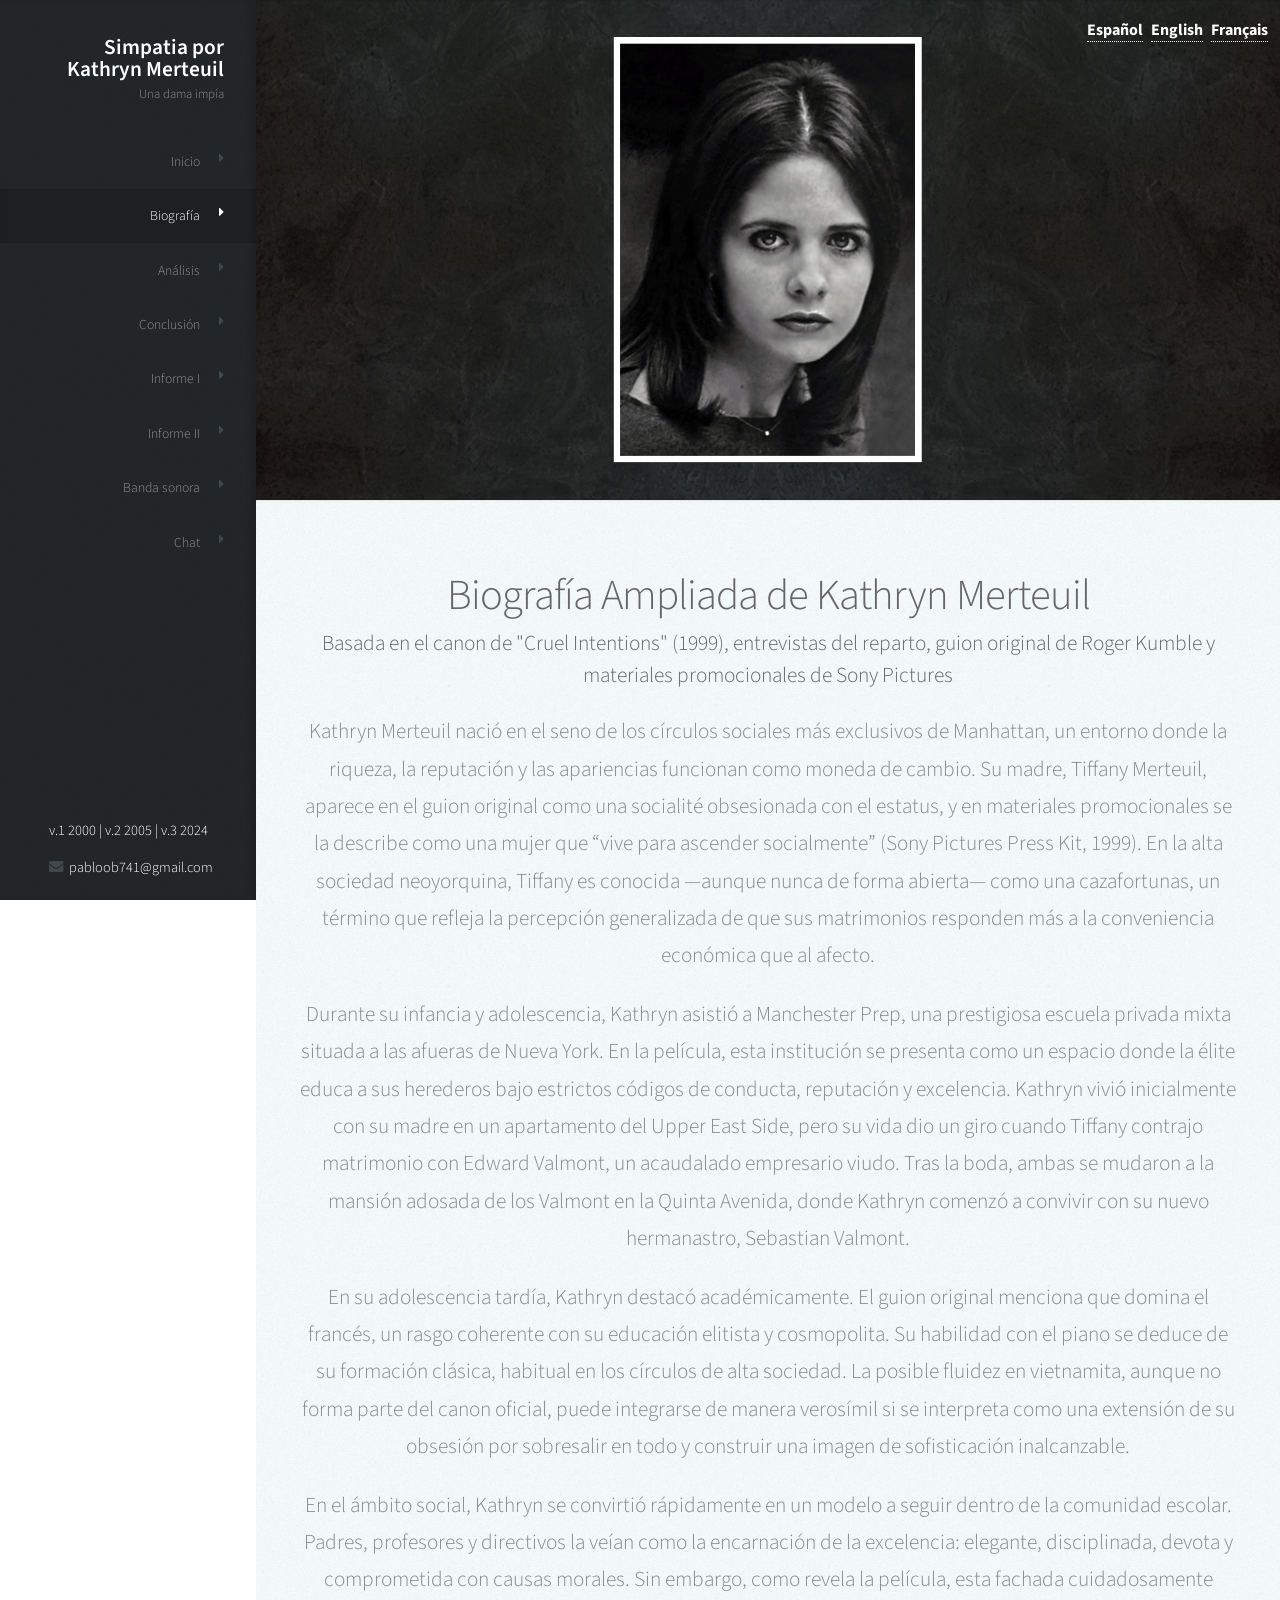
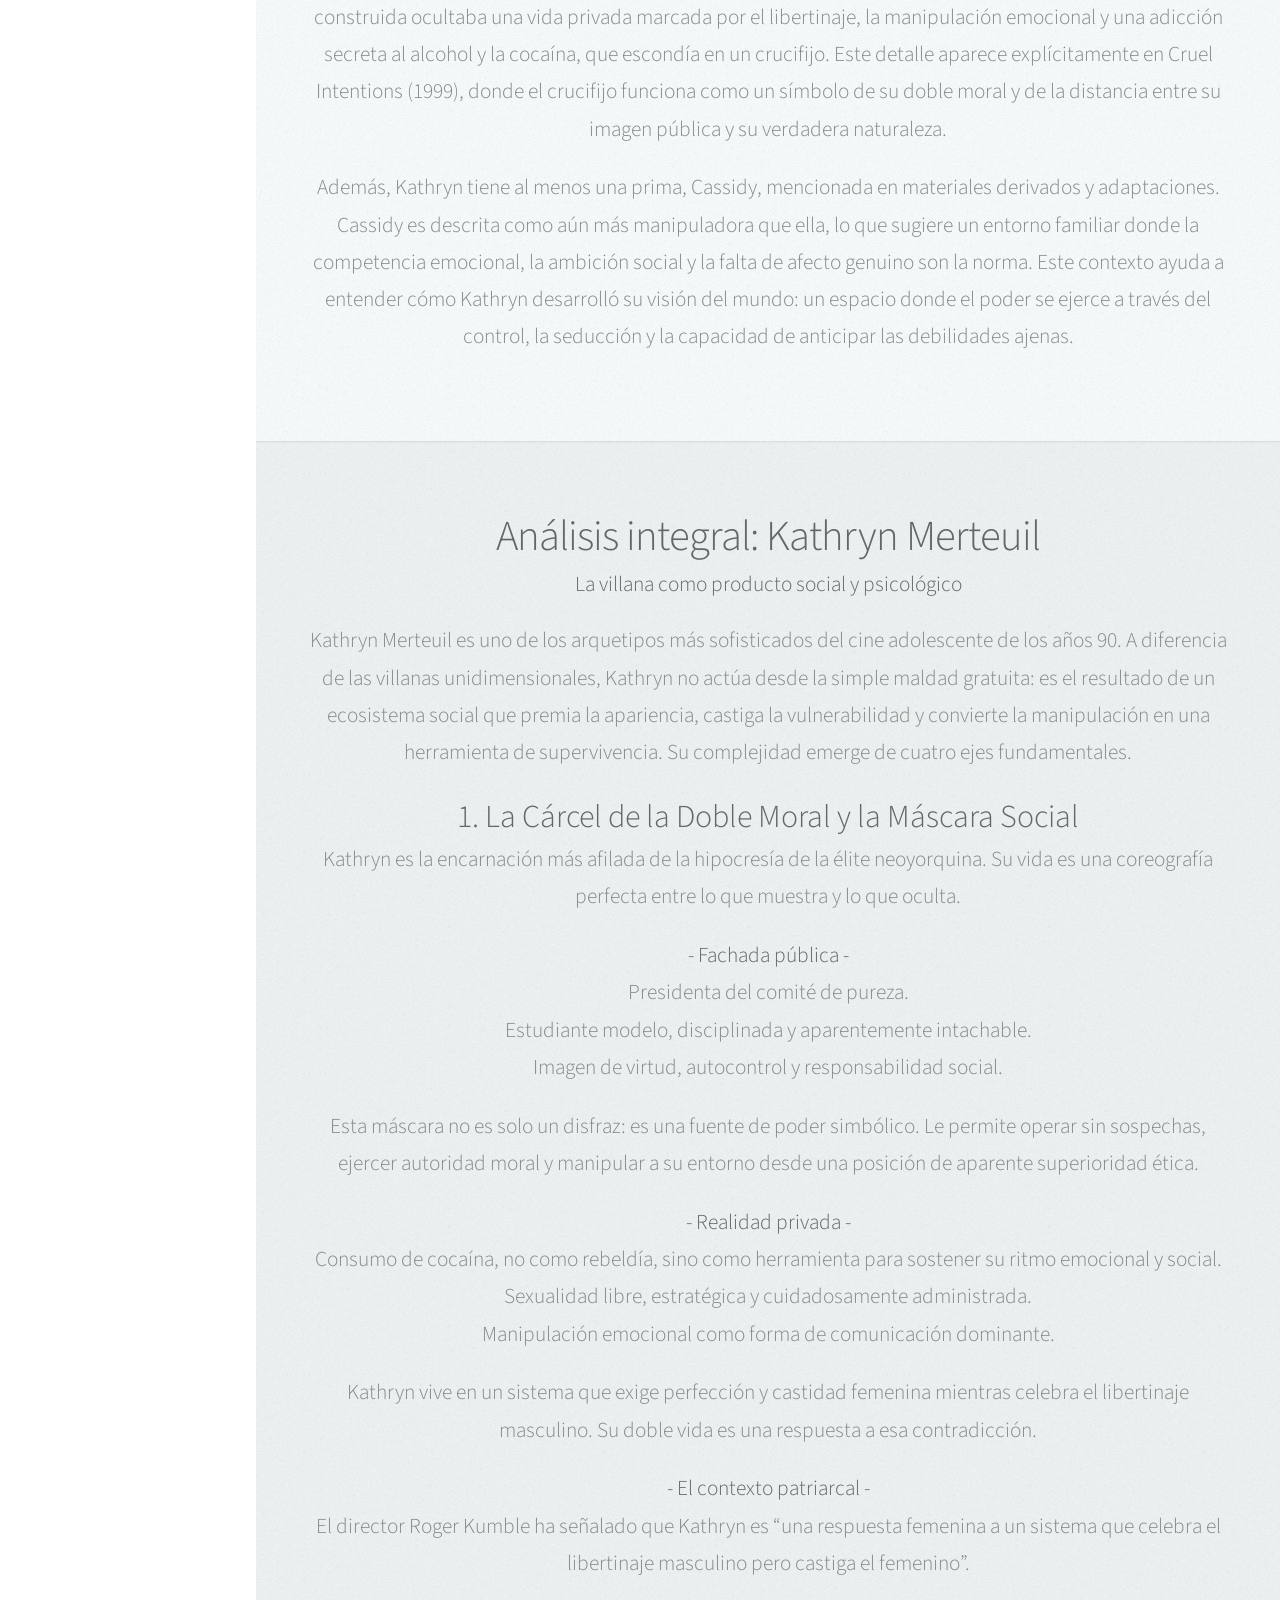
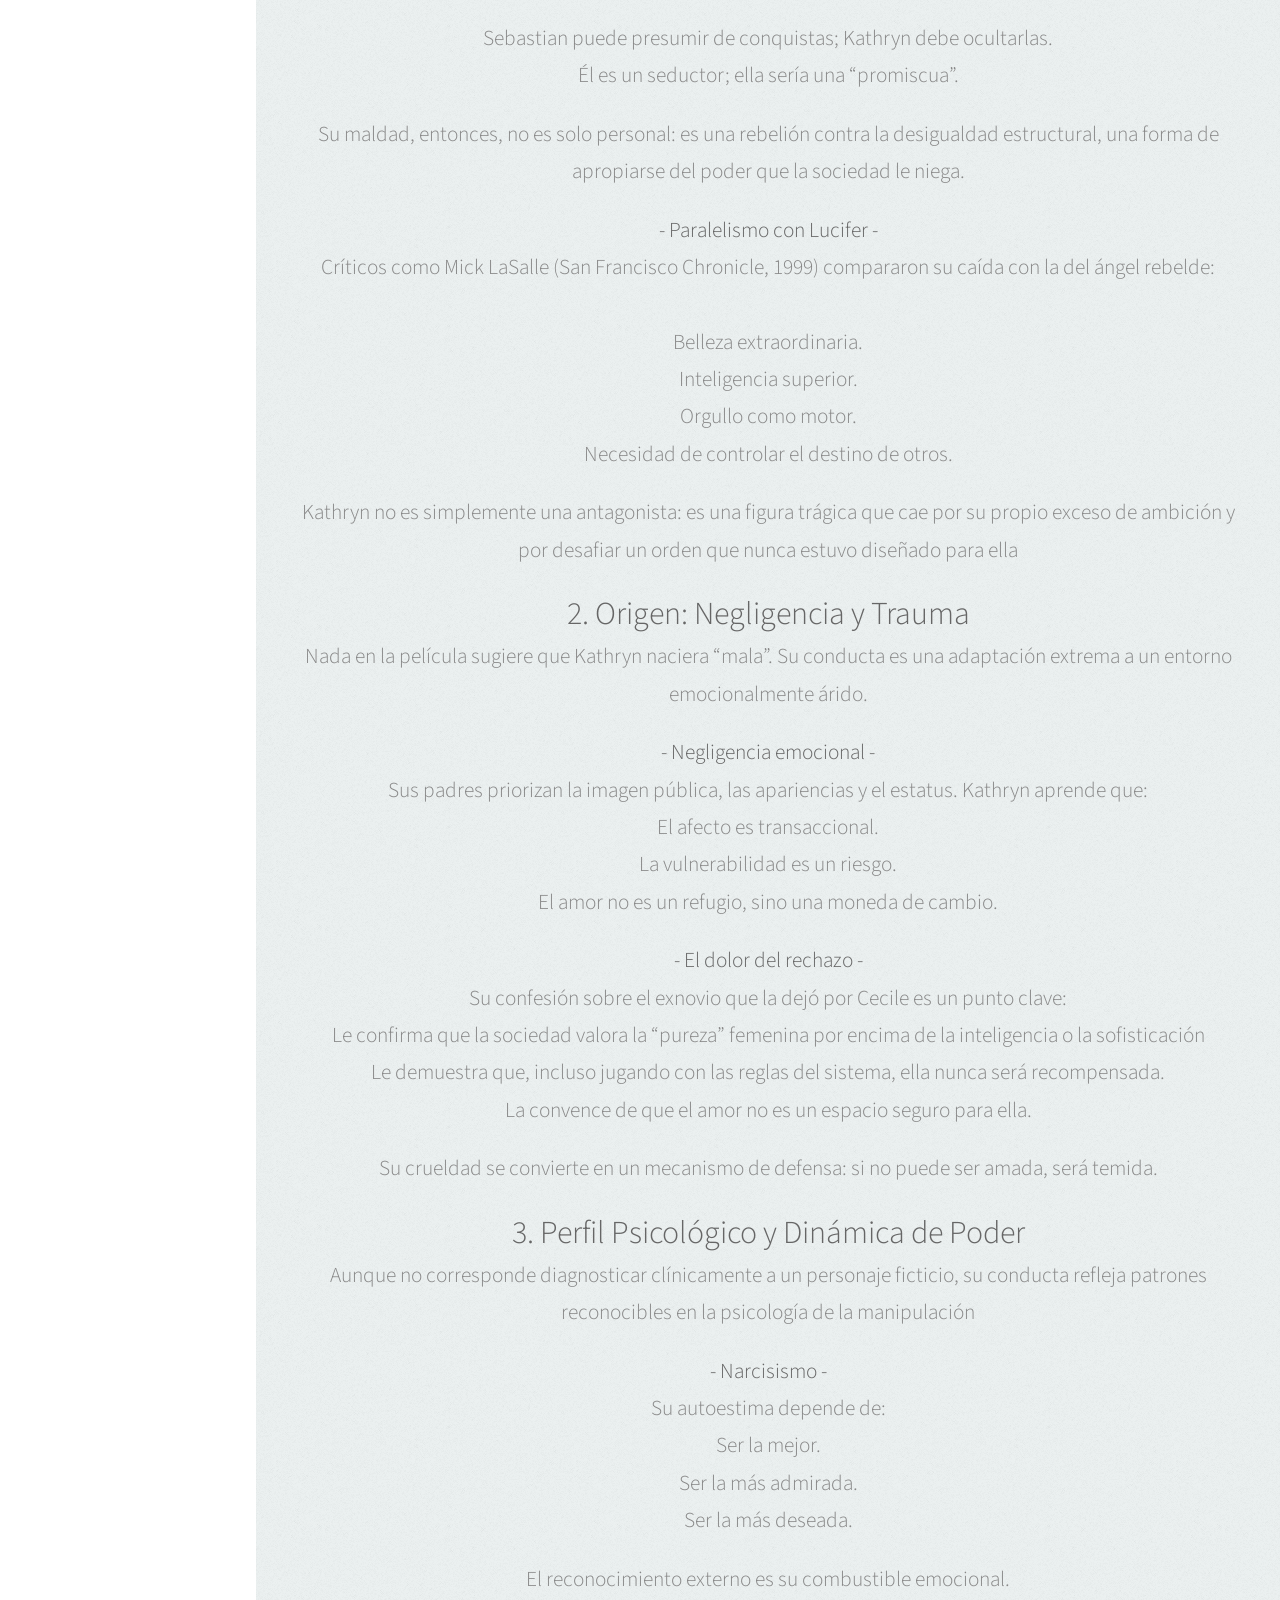
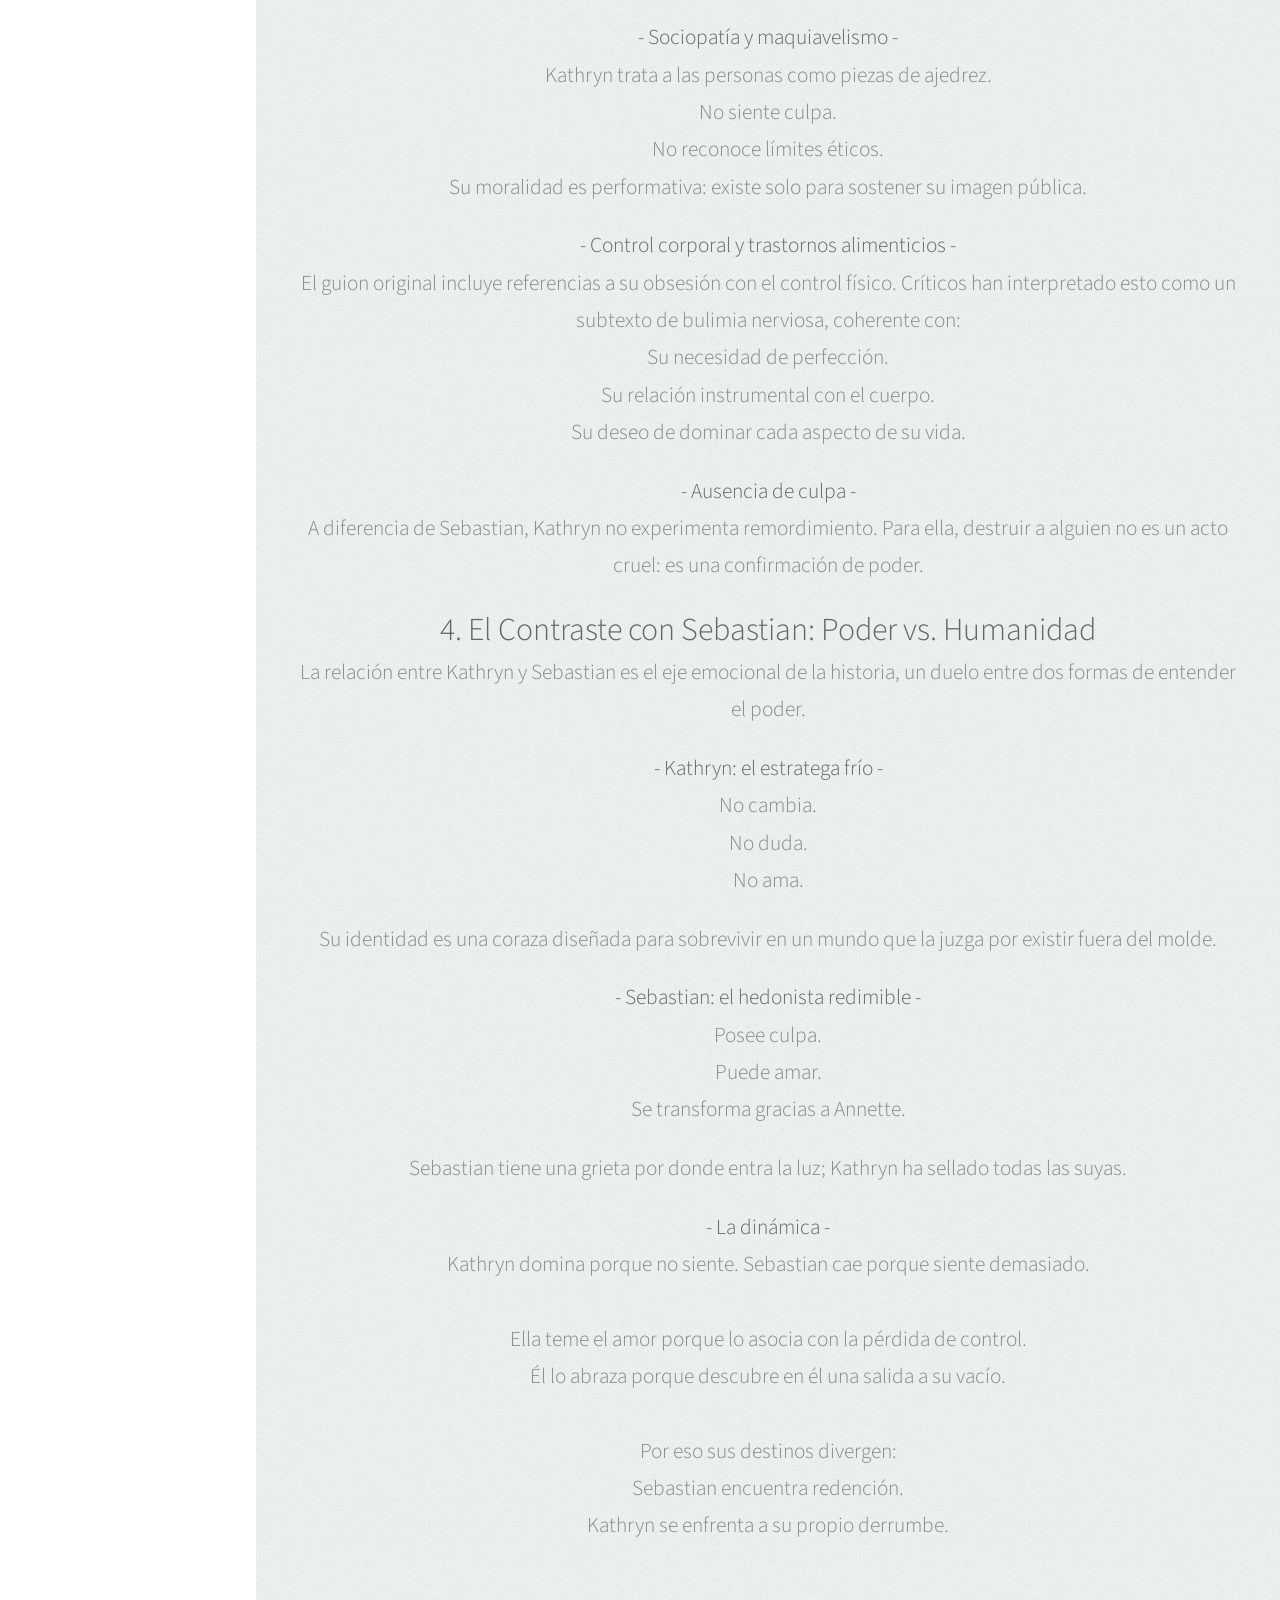
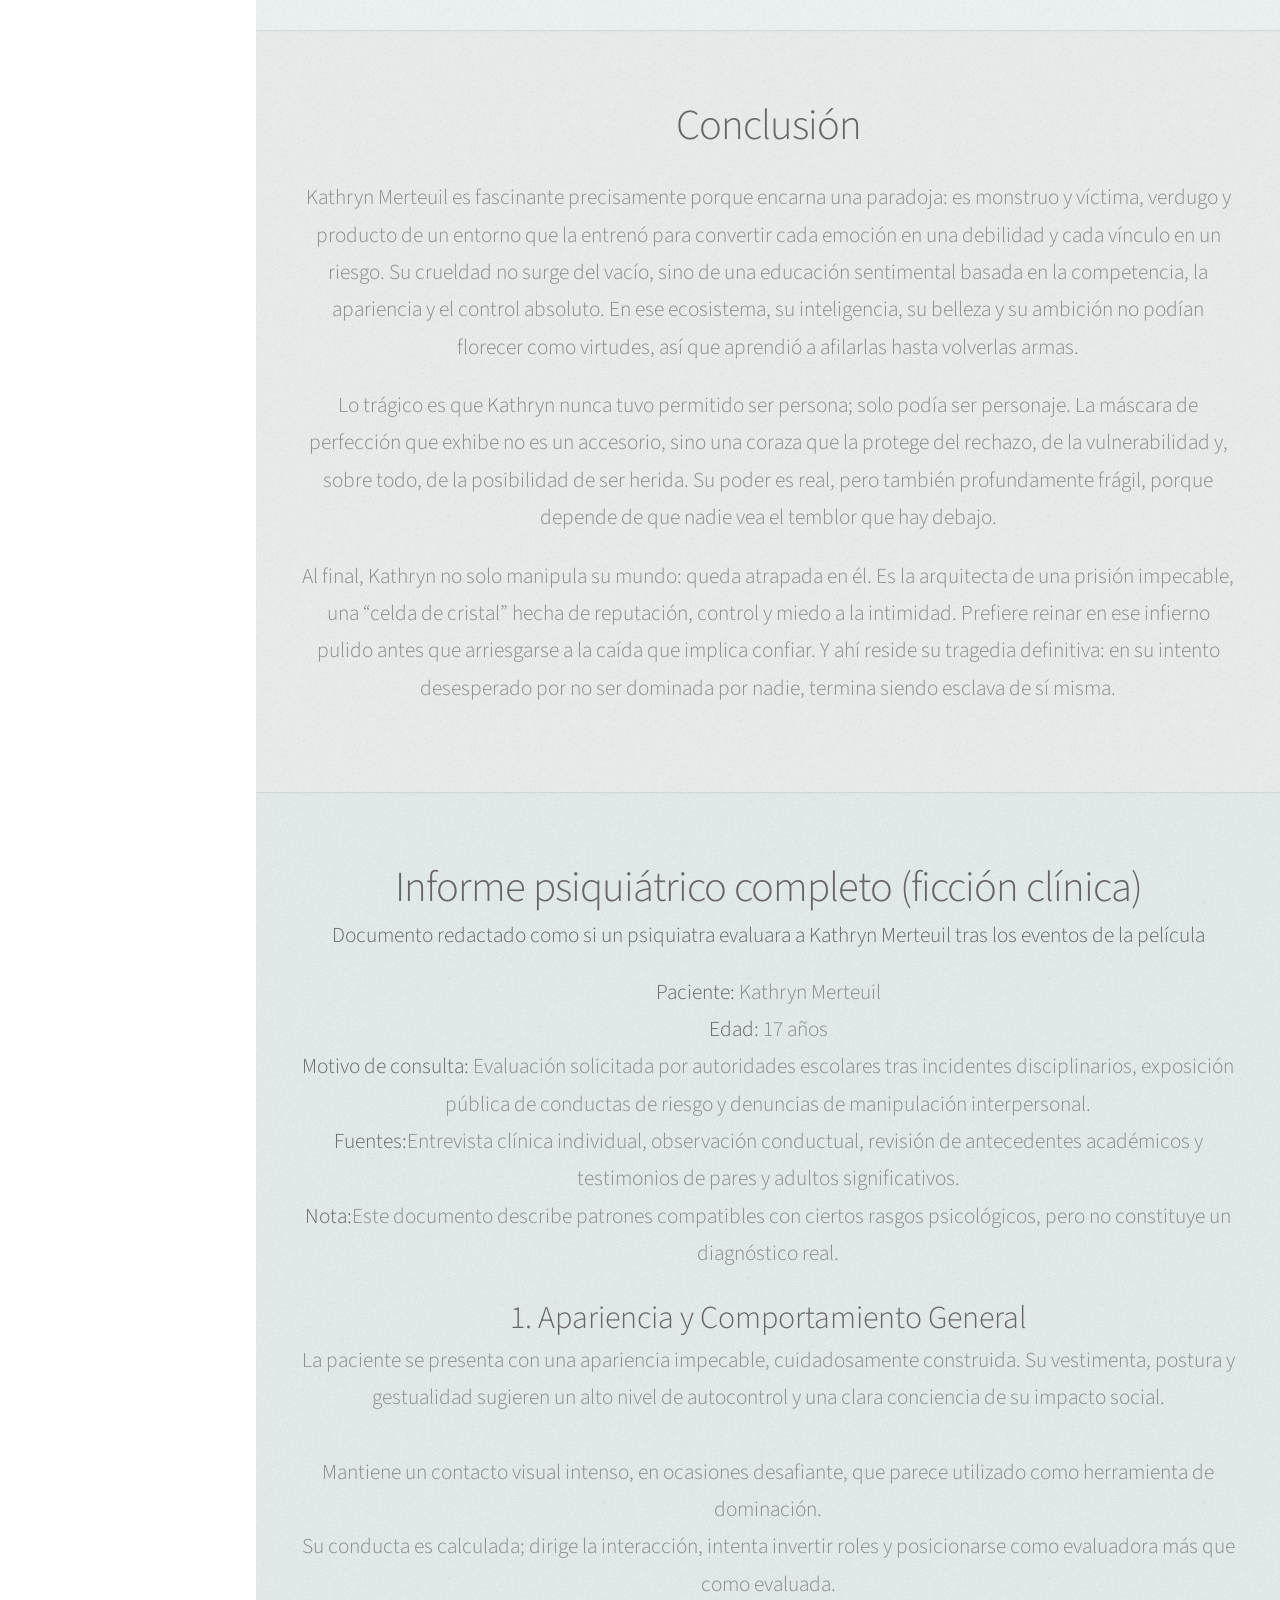
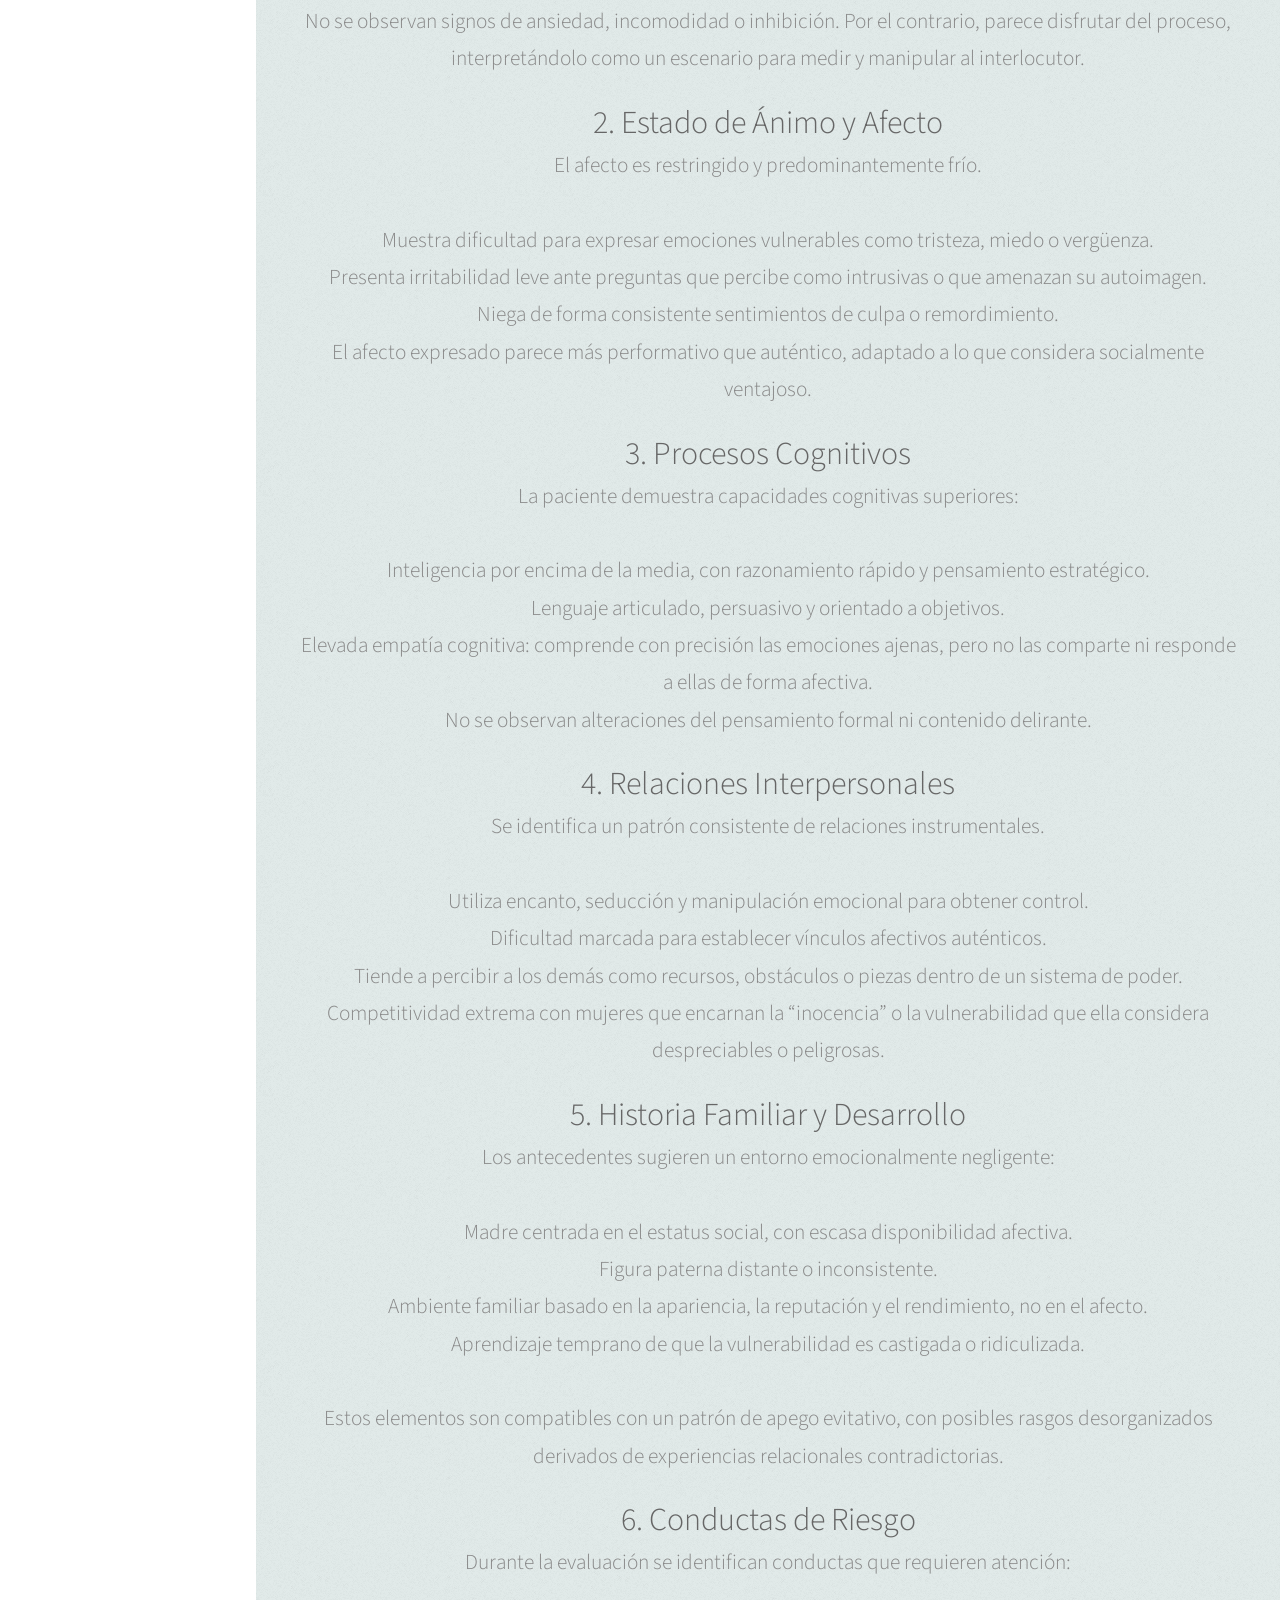
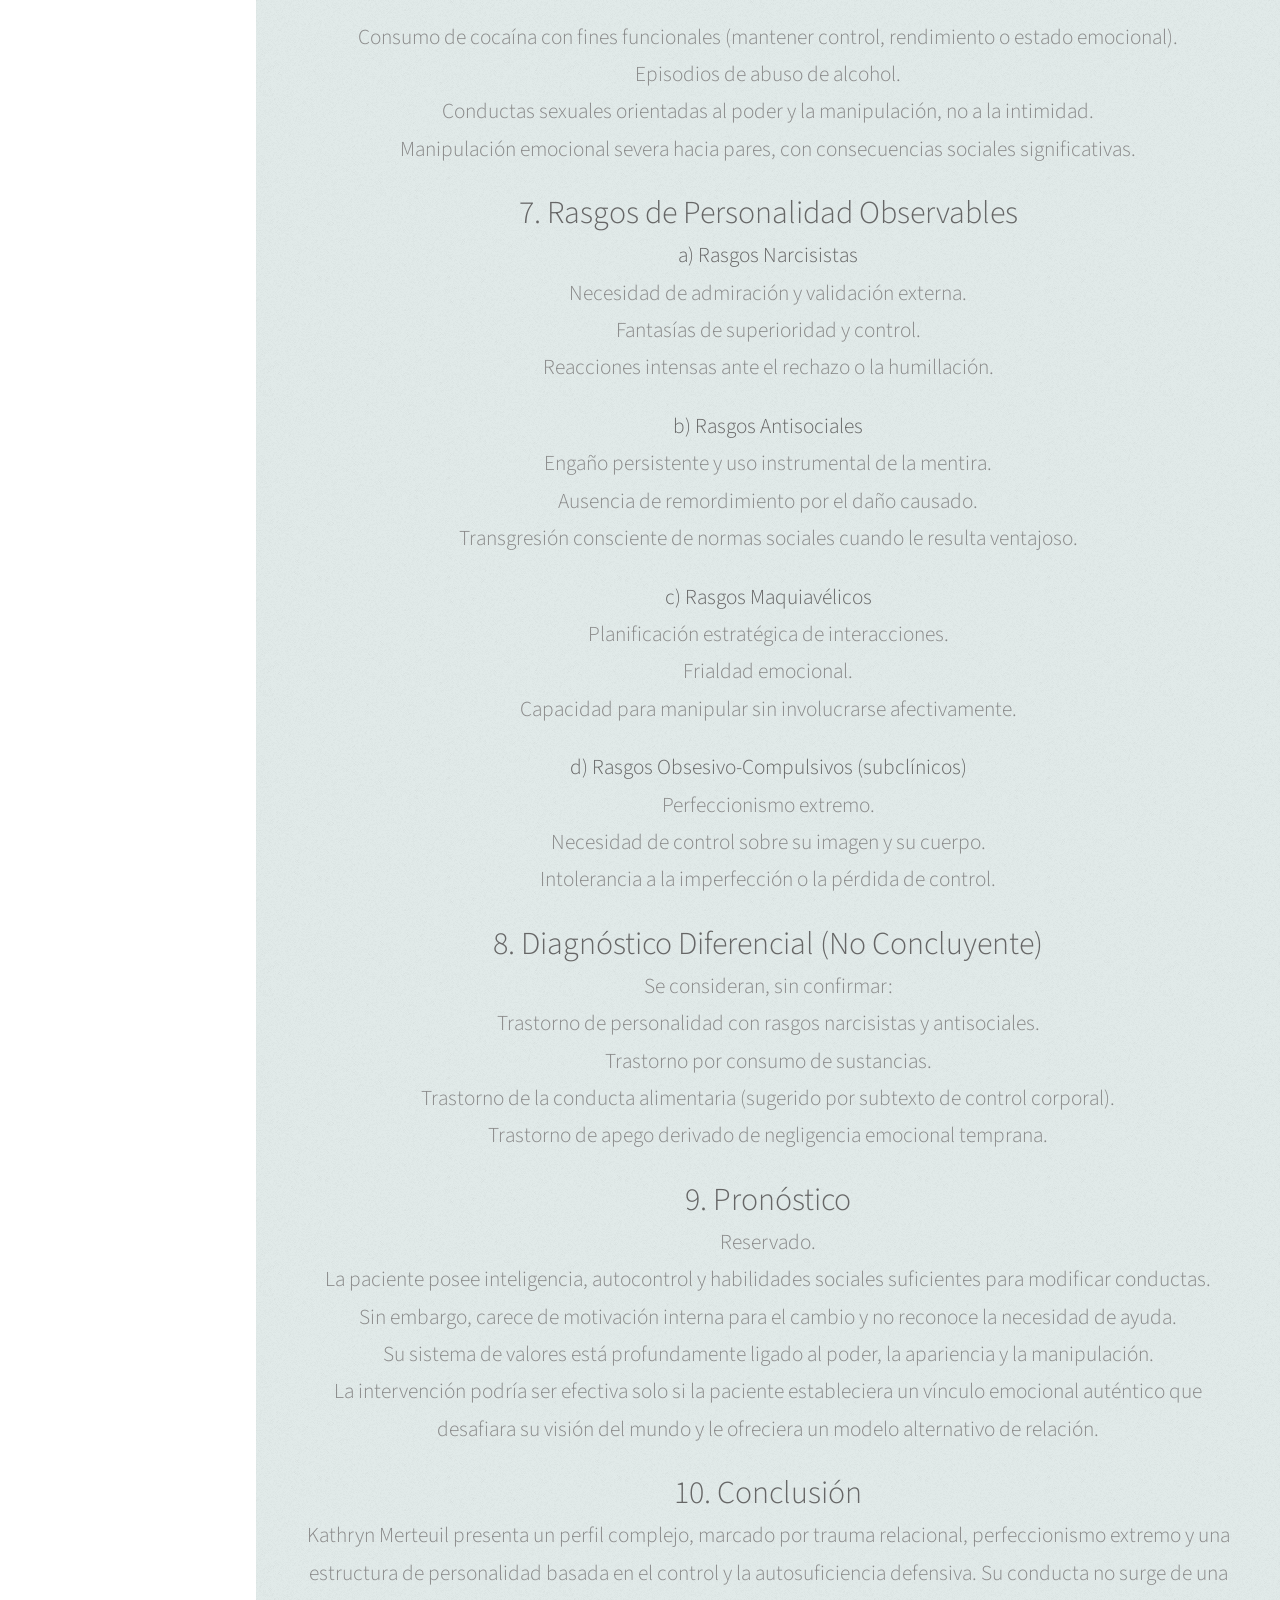
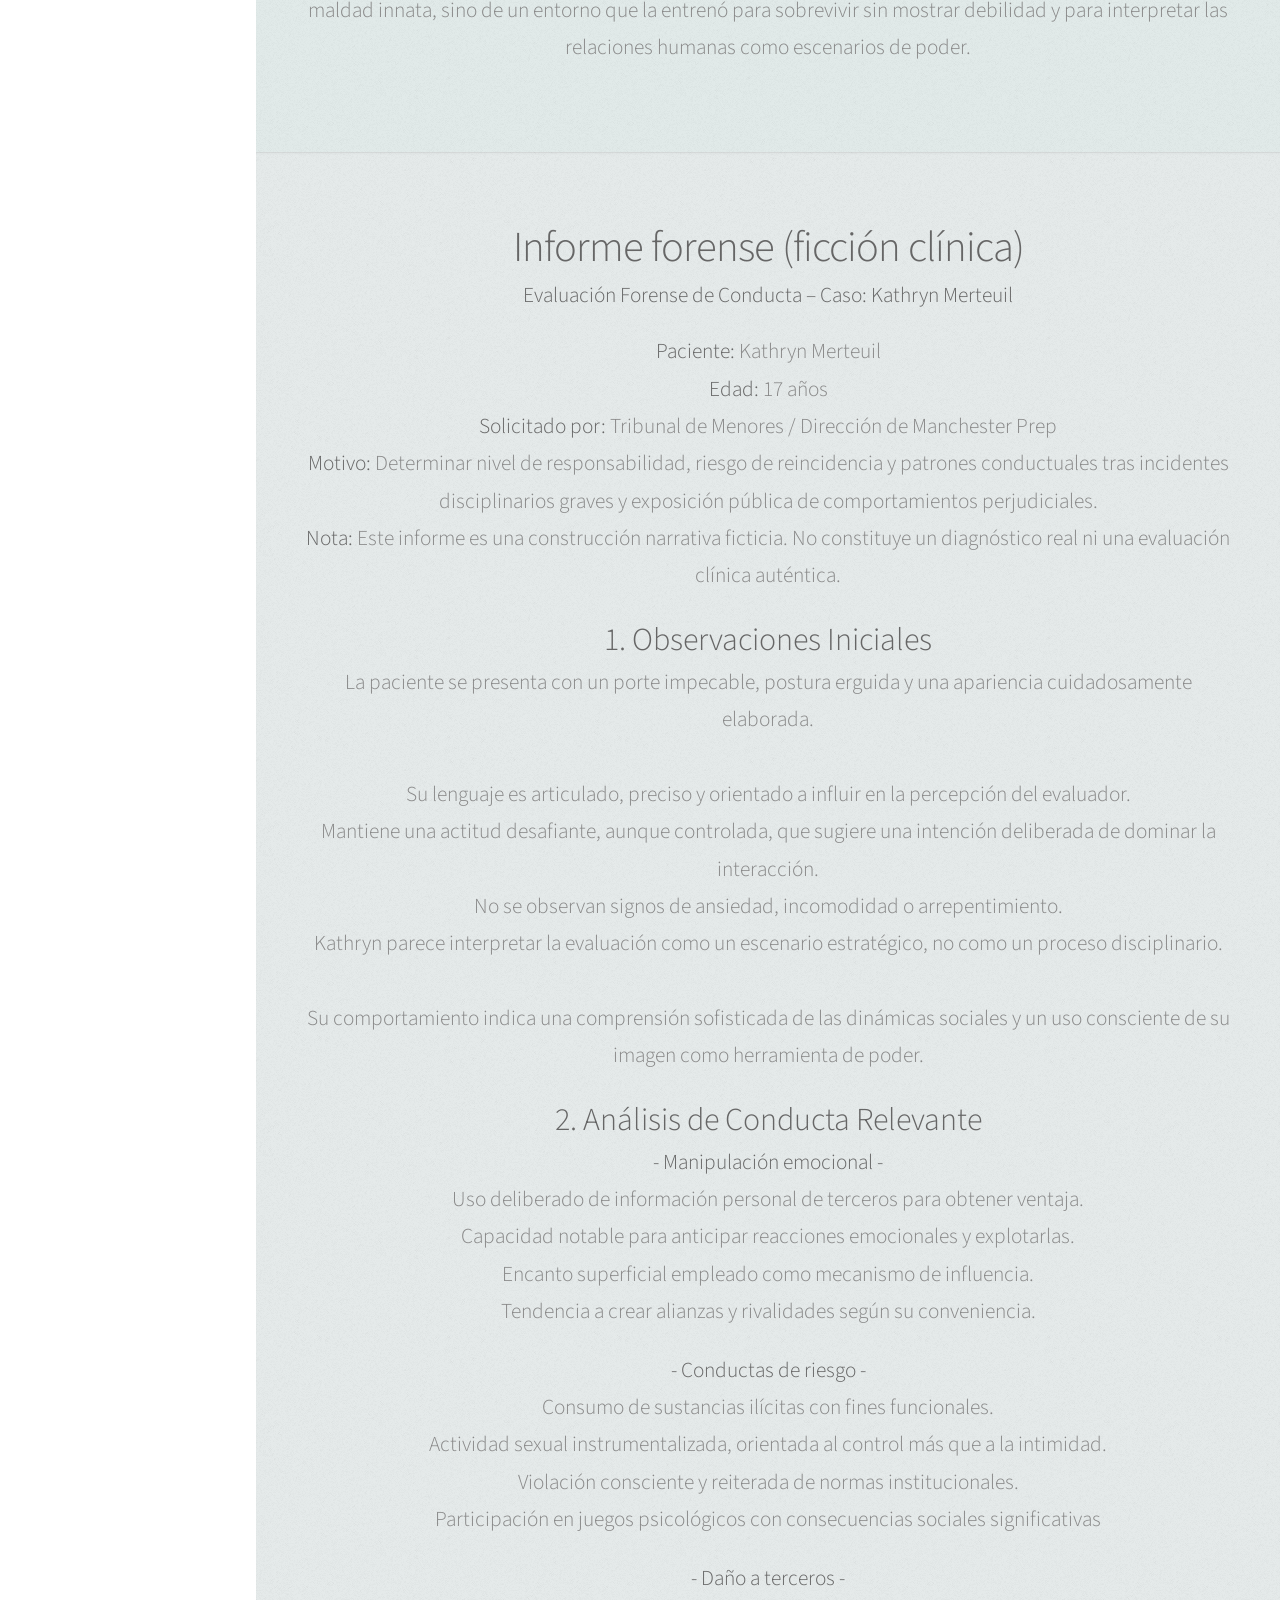
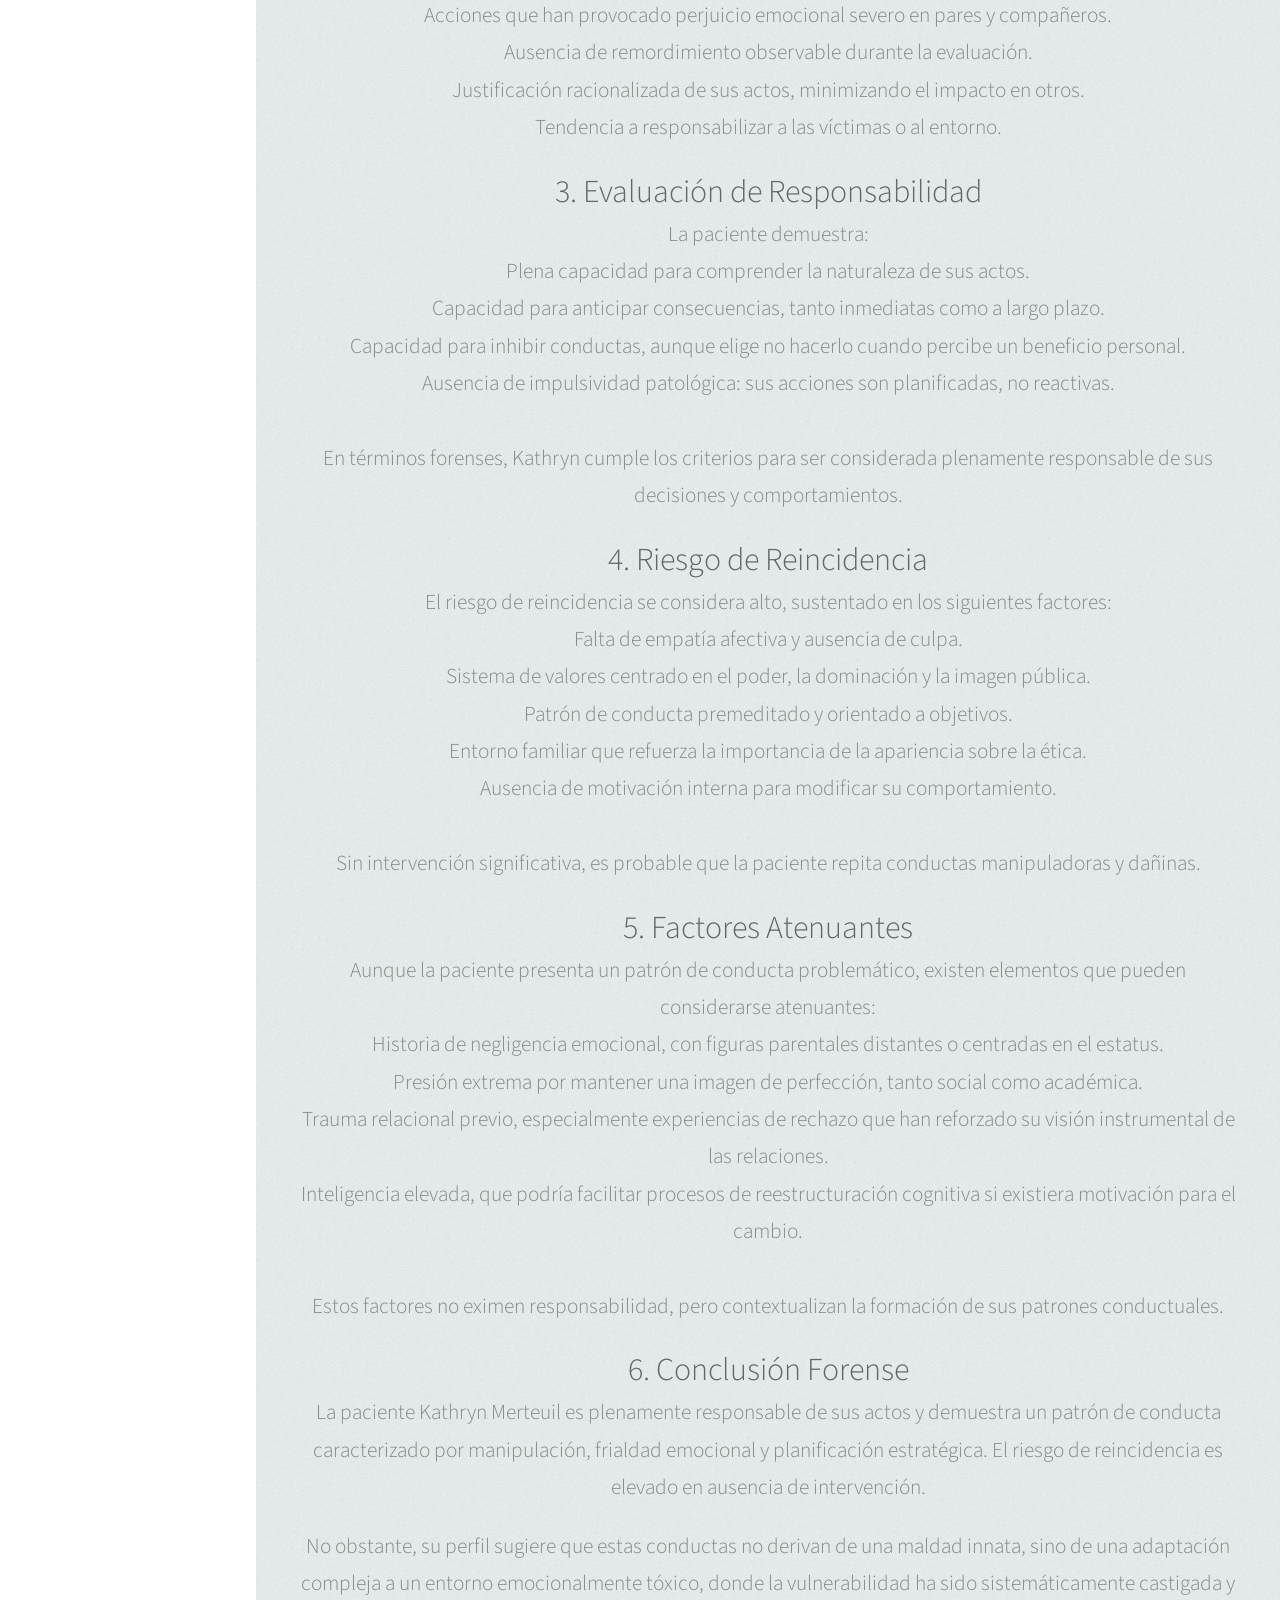
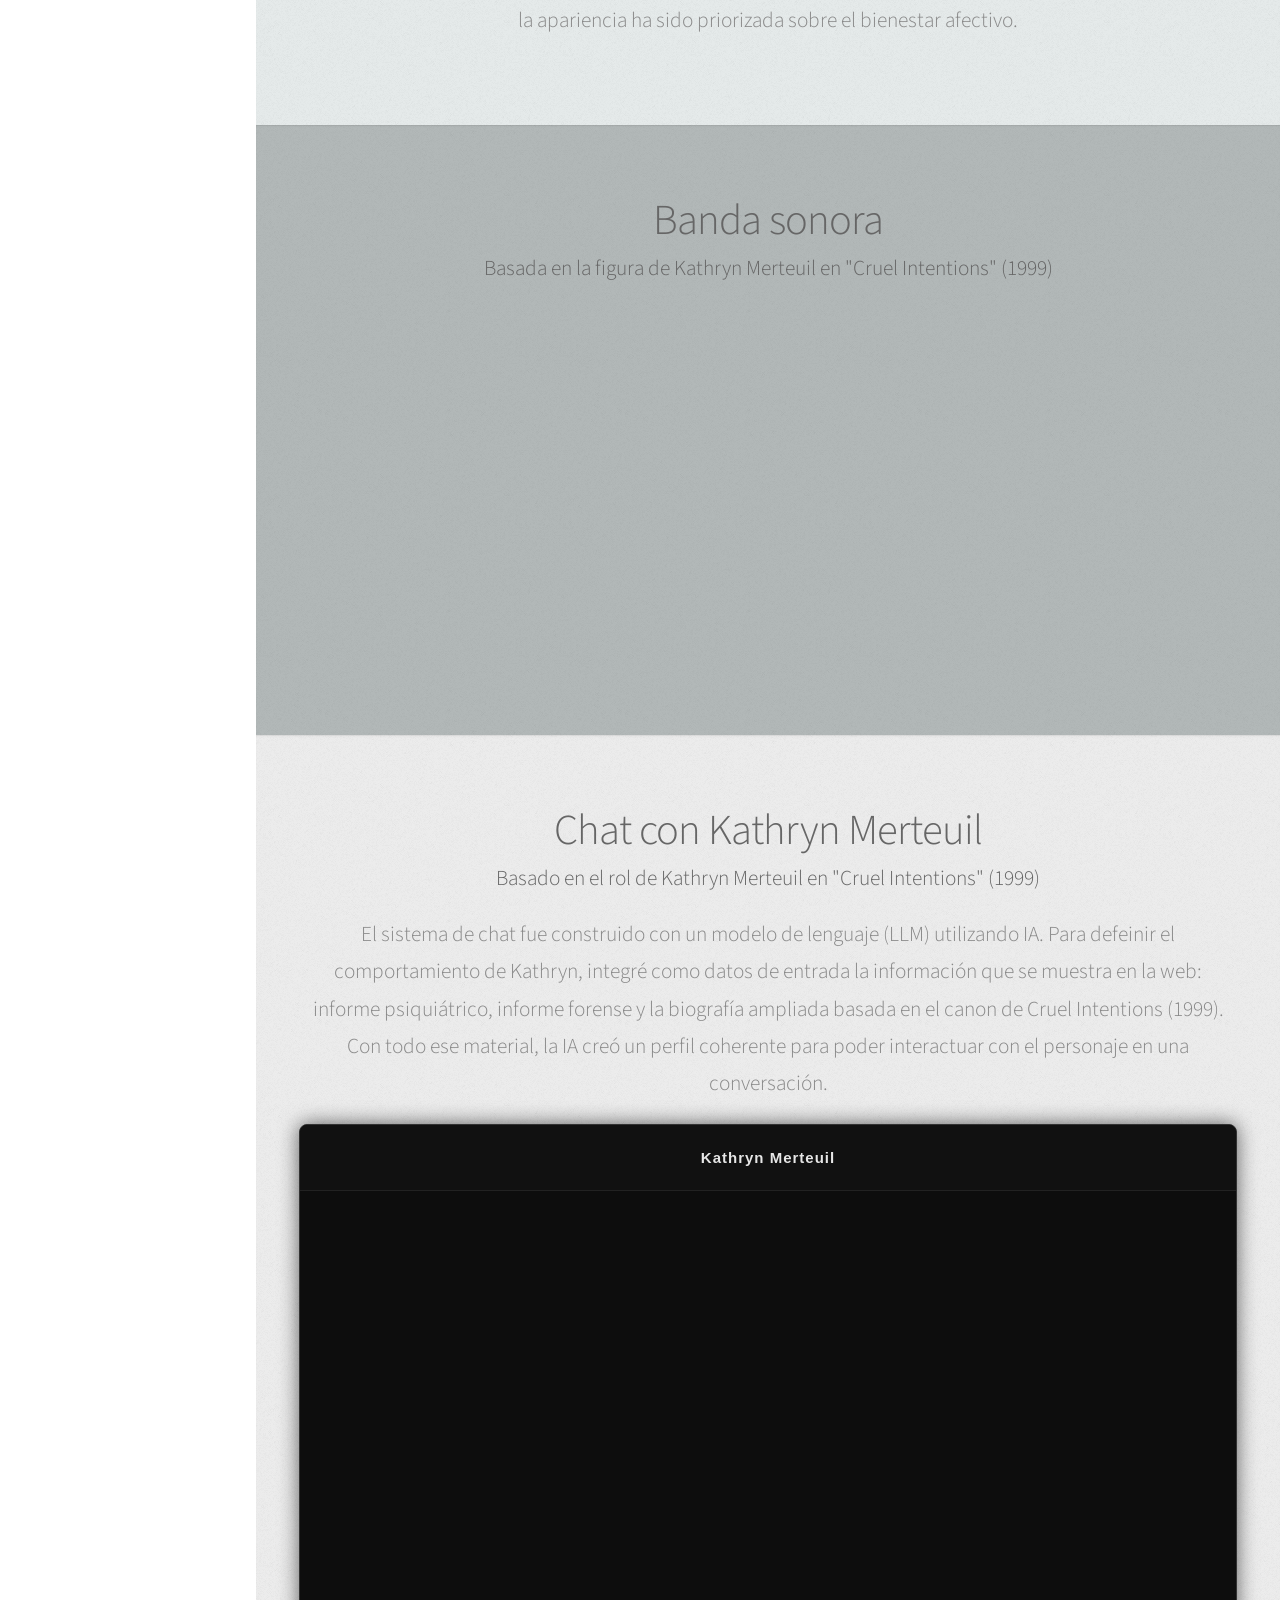
==== commit ea755c73: "Update index-es.html" ====
--- a/index-es.html
+++ b/index-es.html
@@ -3,6 +3,8 @@
 
 	<head>
 		<title>Simpatia por Kathryn Merteuil</title>
+<meta name="description" content="Interacción en tiempo real inspirada en Kathryn Merteuil de Cruel Intentions. Chat, personalidad y experiencia inmersiva.">
+<meta name="keywords" content="Kathryn Merteuil, Cruel Intentions, Juegos de Seducción, personaje, chat, roleplay">
 		<meta charset="utf-8" />
 		<meta name="viewport" content="width=device-width, initial-scale=1, user-scalable=no" />
 		<link rel="stylesheet" href="assets/css/main.css" />
@@ -37,8 +39,7 @@
 						</nav>
 
 				</div>
-
-				<div class="bottom">
+				<div class="bottom" style="font-size: 18px;">
 
 					<!-- Social Icons -->
 						<ul class="icons">
@@ -48,6 +49,8 @@
 							<li><a href="#" class="icon brands fa-github"><span class="label">Github</span></a></li>
 							<li><a href="#" class="icon brands fa-dribbble"><span class="label">Dribbble</span></a></li>
 -->
+							
+							<span class="label">v.1 2000 | v.2 2005 | v.3 2024</span>
 							<li><a href="#" class="icon solid fa-envelope"><span class="label">Email</span></a>pabloob741@gmail.com</li>
 							
 						</ul>
@@ -637,11 +640,24 @@
 
 
 
-    <!-- SCRIPT DEL CHAT (AÑADIDO) -->
+  <!-- SCRIPT DEL CHAT (AÑADIDO) -->
+<div id="kathryn-chat">
+    <div id="kathryn-messages" style="height:300px; overflow-y:auto; border:1px solid #444; padding:10px; margin-bottom:10px;"></div>
+
+    <!-- Indicador de escritura -->
+    <div id="kathryn-typing" style="display:none; color:#c59f5d; font-style:italic; margin:5px 0;">
+        Kathryn is writing…
+    </div>
+
+    <input id="kathryn-input" type="text" placeholder="Say something to Kathryn…" style="width:80%; padding:8px;">
+    <button id="kathryn-send" style="padding:8px 12px;">Send</button>
+</div>
+
 <script>
     const messagesDiv = document.getElementById("kathryn-messages");
     const input = document.getElementById("kathryn-input");
     const sendBtn = document.getElementById("kathryn-send");
+    const typingDiv = document.getElementById("kathryn-typing");
 
     let history = [];
 
@@ -652,14 +668,24 @@
         messagesDiv.scrollTop = messagesDiv.scrollHeight;
     }
 
+    function showTyping() {
+        typingDiv.style.display = "block";
+    }
+
+    function hideTyping() {
+        typingDiv.style.display = "none";
+    }
+
     async function sendMessage() {
         const userText = input.value.trim();
         if (!userText) return;
 
         addMessage("You", userText);
-
         history.push({ role: "user", content: userText });
         input.value = "";
+
+        // Mostrar indicador de escritura
+        showTyping();
 
         try {
             const response = await fetch("/api/chat", {
@@ -669,14 +695,16 @@
             });
 
             const data = await response.json();
-
             const reply = data.reply || "…";
 
+            // Ocultar indicador antes de mostrar la respuesta
+            hideTyping();
+
             addMessage("Kathryn", reply);
-
             history.push({ role: "assistant", content: reply });
 
         } catch (err) {
+            hideTyping();
             addMessage("System", "Error connecting to server.");
         }
     }
@@ -686,6 +714,7 @@
         if (e.key === "Enter") sendMessage();
     });
 </script>
+
 
 
 		
@@ -720,3 +749,10 @@
 
 
 
+
+
+
+
+
+
+
